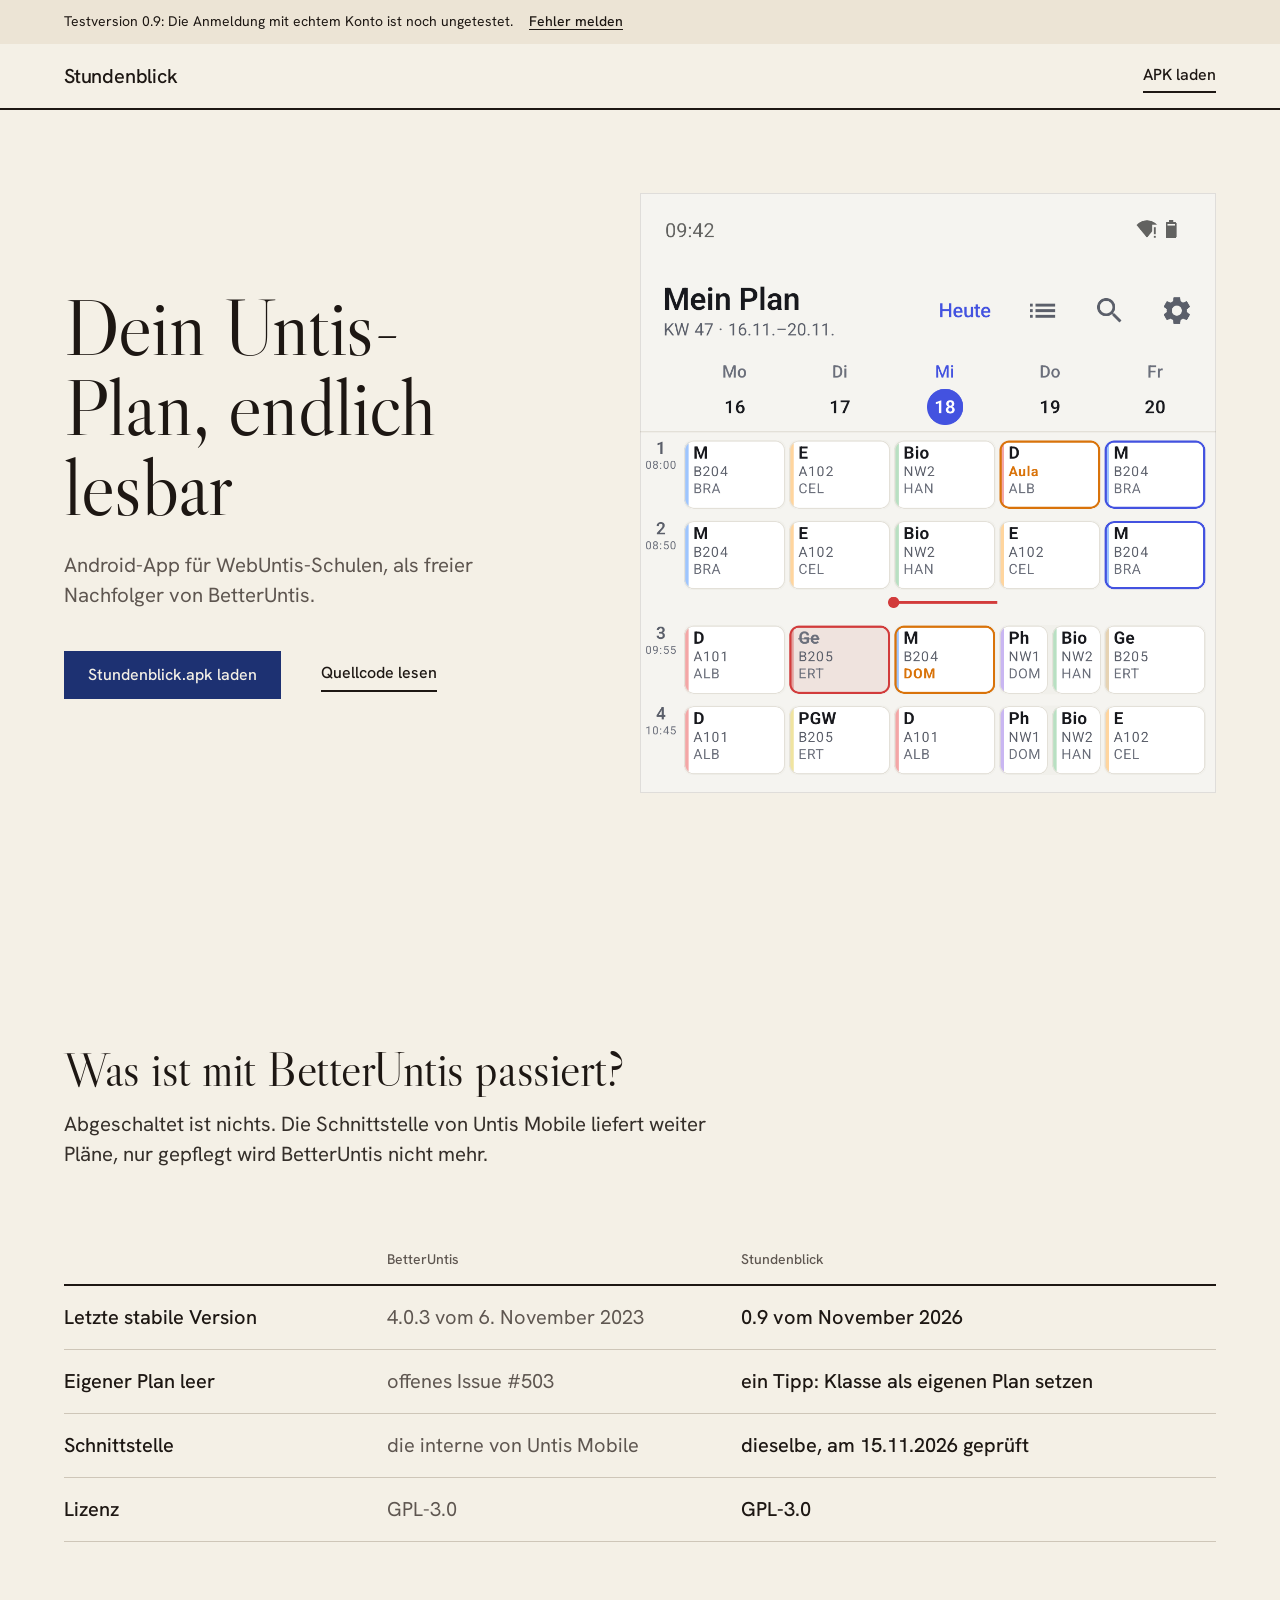
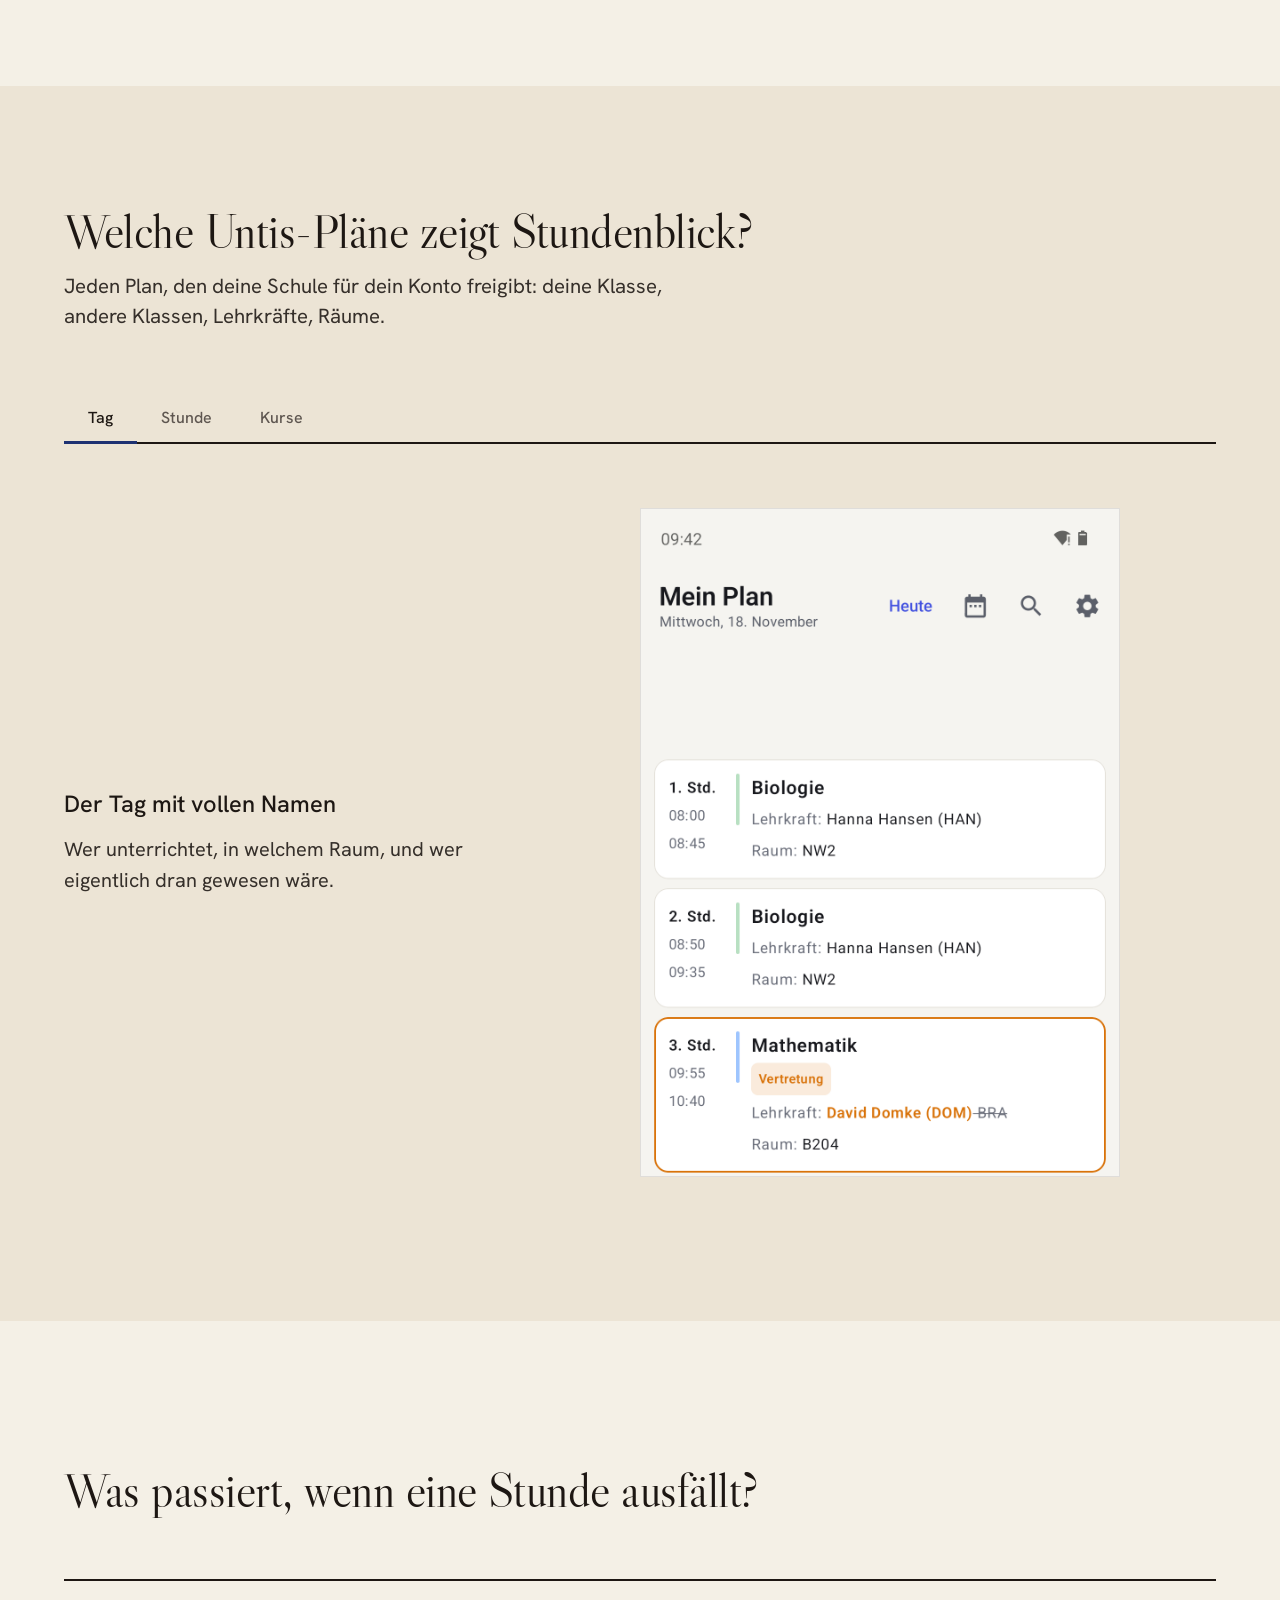
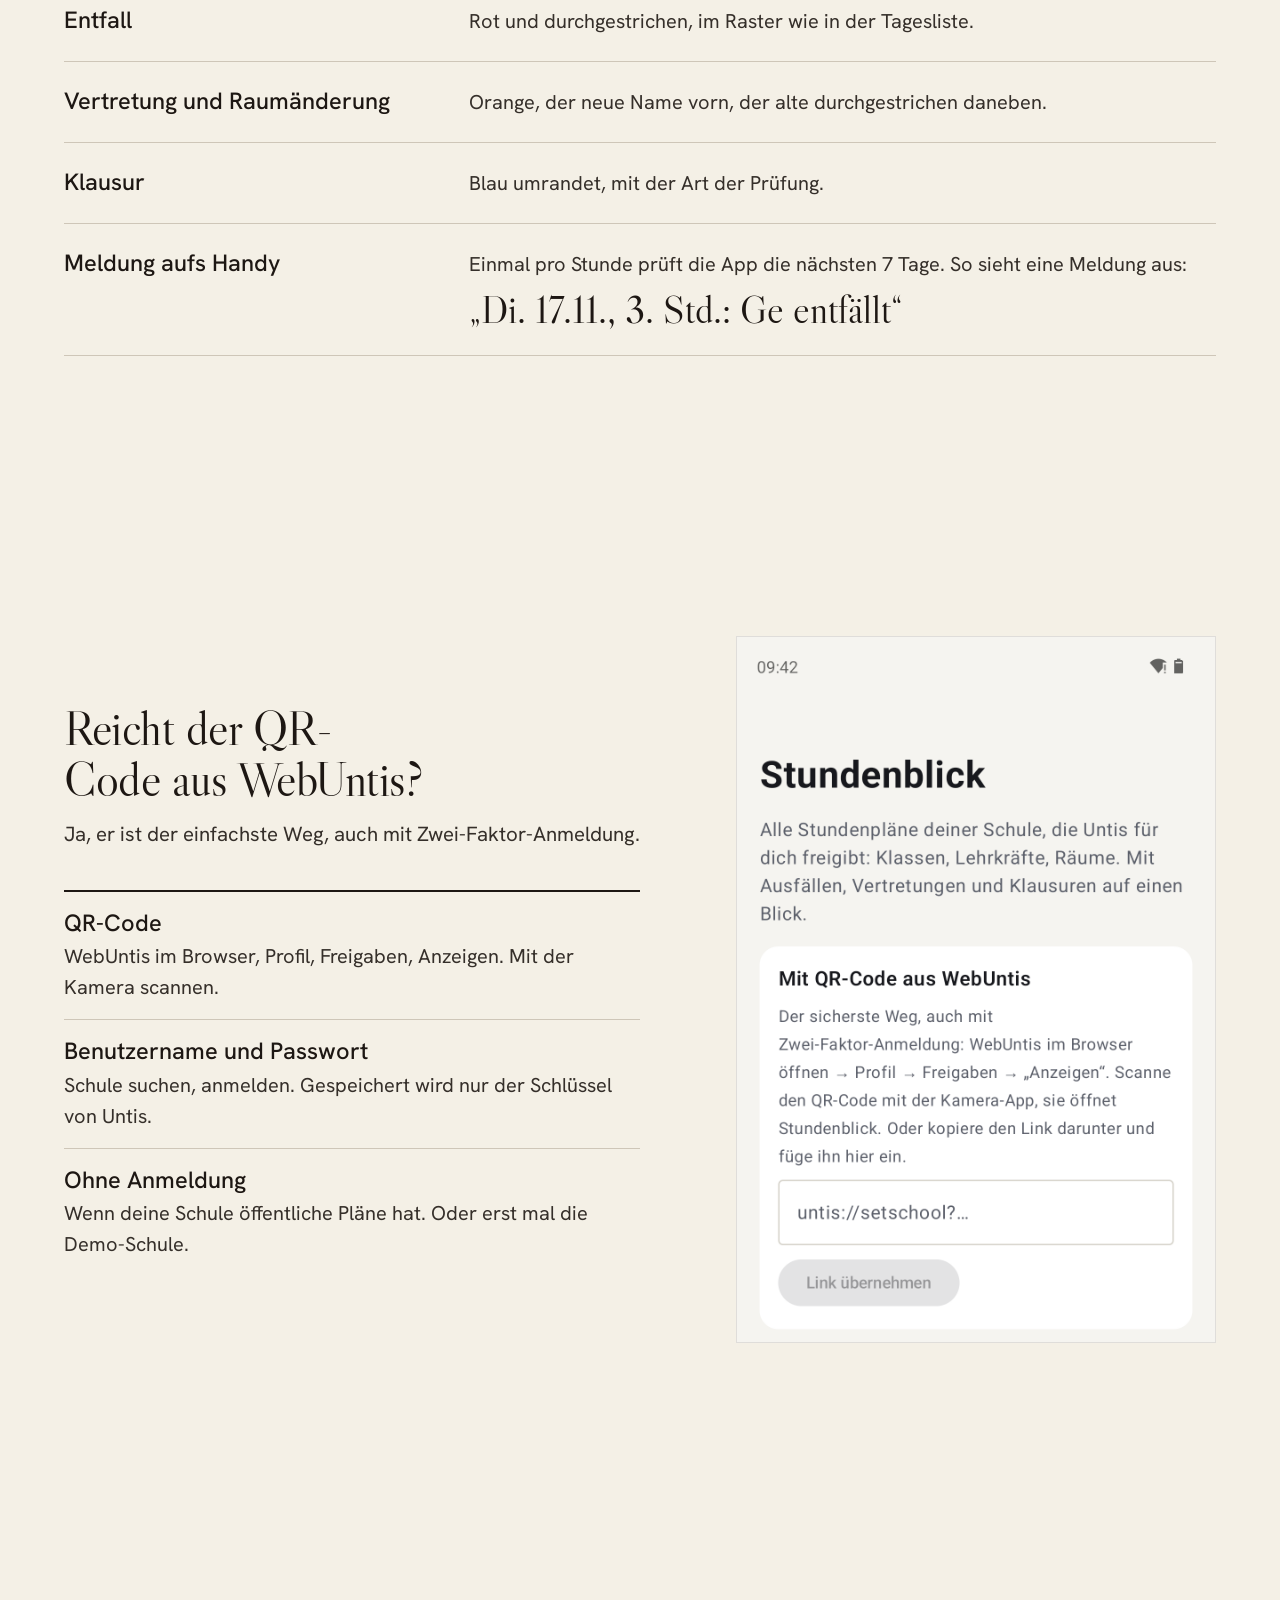
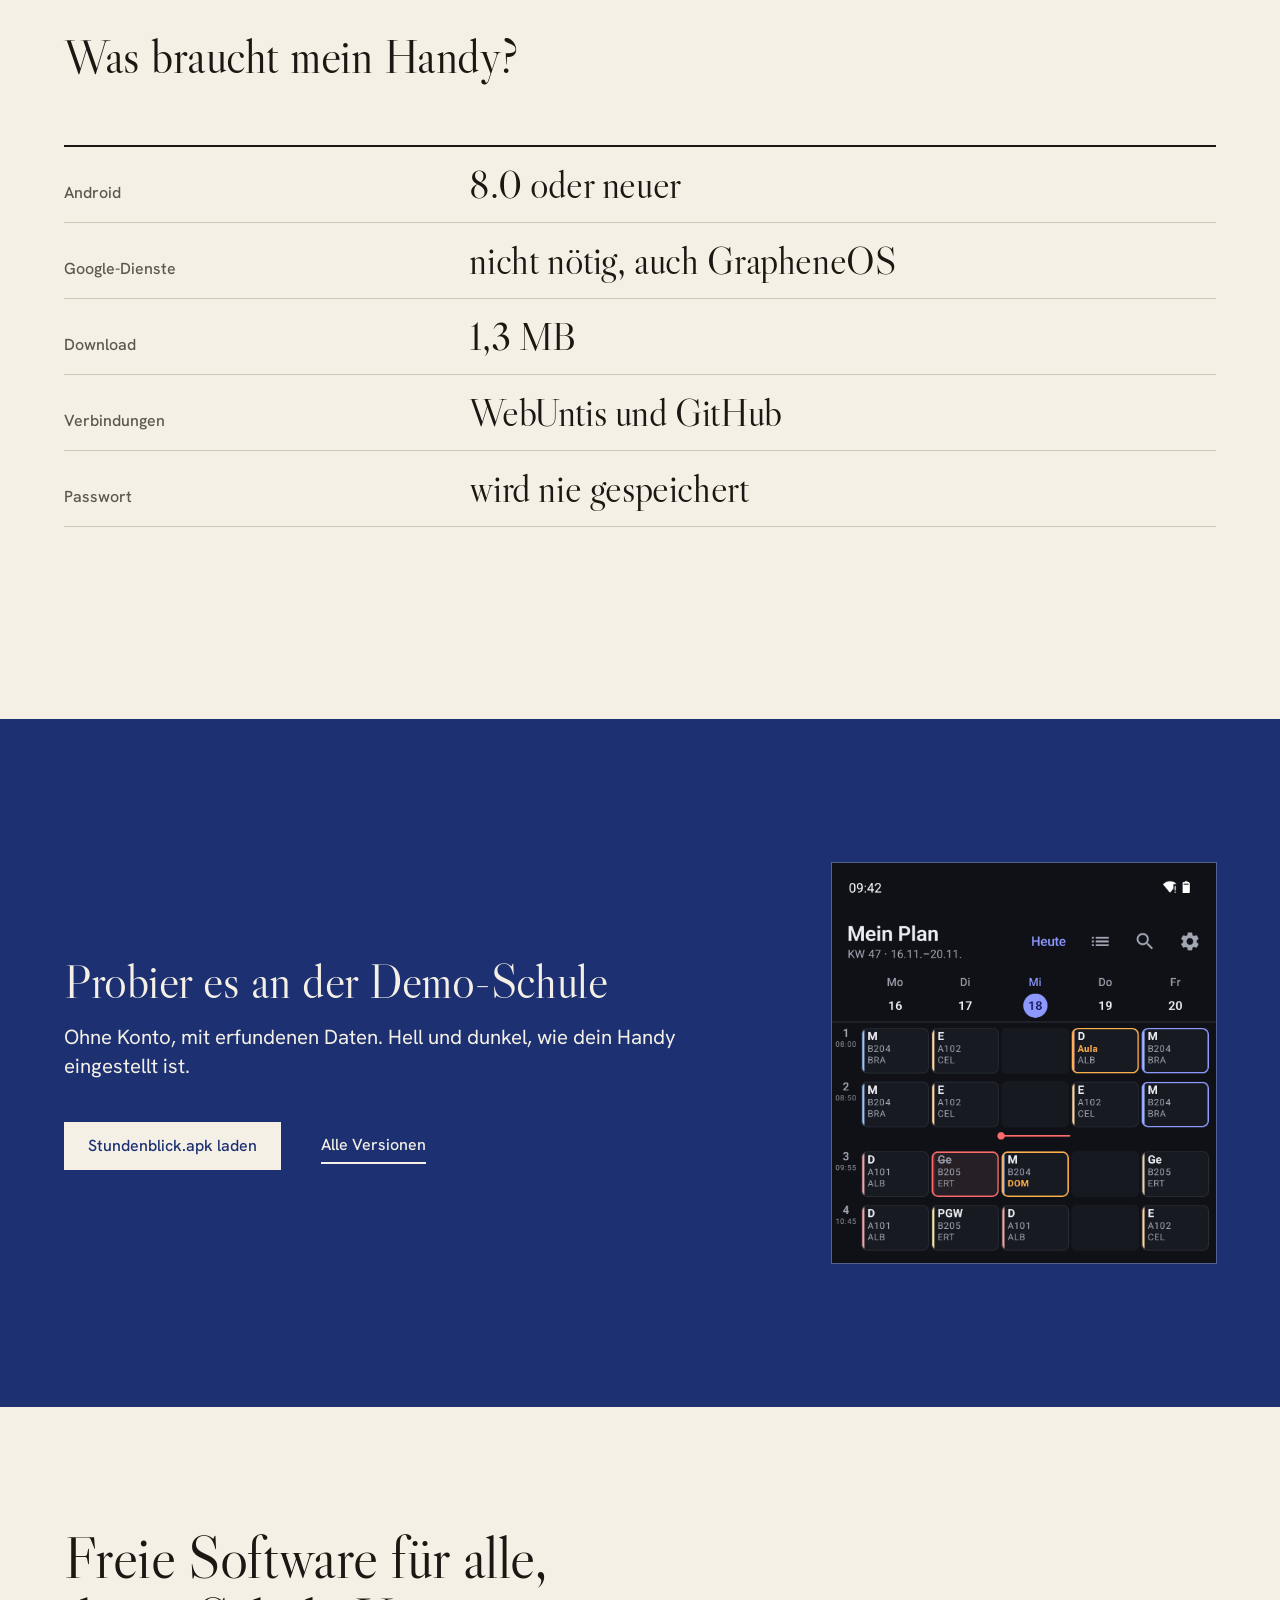
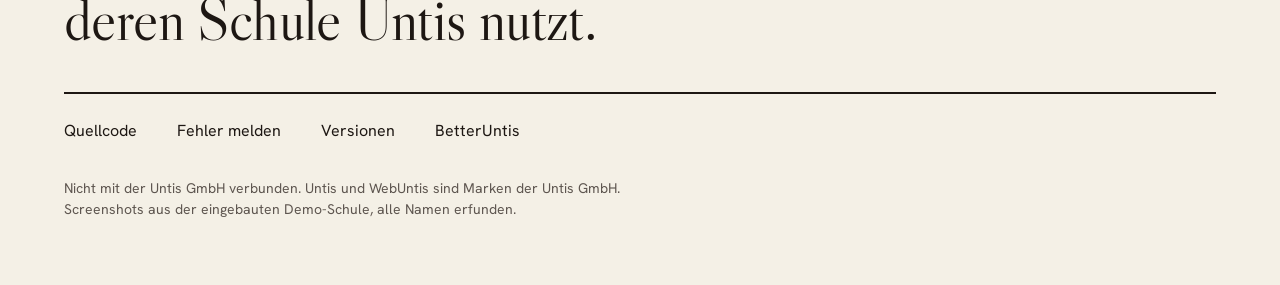
==== docs/index.html @ 456371ed "Website, Repo-Bilder und README im Repo-Stil Projektseite unter docs/ (GitHub Pages): FAQ-Aufbau mit" ====
<!doctype html>
<html lang="de">
<head>
<meta charset="utf-8">
<meta name="viewport" content="width=device-width, initial-scale=1">
<title>Stundenblick: Untis-Stundenplan-App für Android, Alternative zu BetterUntis</title>
<meta name="description" content="Stundenblick ist eine freie Android-App für WebUntis-Schulen: alle freigegebenen Stundenpläne, Ausfälle und Vertretungen auf einen Blick. Nachfolger von BetterUntis, ohne Tracking.">
<link rel="canonical" href="https://brickystudios.github.io/stundenblick/">
<meta property="og:type" content="website">
<meta property="og:locale" content="de_DE">
<meta property="og:title" content="Stundenblick: dein Untis-Plan, endlich lesbar">
<meta property="og:description" content="Freie Android-App für WebUntis-Schulen. Ausfall, Vertretung, Raumänderung und Klausur farbig markiert. Nachfolger von BetterUntis.">
<meta property="og:url" content="https://brickystudios.github.io/stundenblick/">
<meta property="og:image" content="https://brickystudios.github.io/stundenblick/bilder/social-preview.png">
<meta name="twitter:card" content="summary_large_image">
<meta name="theme-color" content="#4352E0">
<link rel="icon" href="icon.svg" type="image/svg+xml">
<link rel="preconnect" href="https://fonts.googleapis.com">
<link rel="preconnect" href="https://fonts.gstatic.com" crossorigin>
<link href="https://fonts.googleapis.com/css2?family=Libre+Caslon+Display&family=Hanken+Grotesk:wght@400;500&family=DM+Mono:wght@400;500&display=swap" rel="stylesheet">
<link rel="stylesheet" href="style.css">
<script>document.documentElement.classList.add('js');</script>
<script type="application/ld+json">
{
  "@context": "https://schema.org",
  "@type": "SoftwareApplication",
  "name": "Stundenblick",
  "operatingSystem": "Android 8.0+",
  "applicationCategory": "EducationalApplication",
  "description": "Freie Android-App für WebUntis-Schulen: Stundenpläne von Klassen, Lehrkräften und Räumen, Ausfälle und Vertretungen markiert, Kursfilter, Offline-Cache, Meldungen bei Änderungen. Nachfolger von BetterUntis.",
  "offers": { "@type": "Offer", "price": "0", "priceCurrency": "EUR" },
  "license": "https://www.gnu.org/licenses/gpl-3.0.html",
  "downloadUrl": "https://github.com/BrickyStudios/stundenblick/releases/latest/download/Stundenblick.apk",
  "codeRepository": "https://github.com/BrickyStudios/stundenblick",
  "inLanguage": "de",
  "screenshot": "https://brickystudios.github.io/stundenblick/bilder/1-woche.png"
}
</script>
<script type="application/ld+json">
{
  "@context": "https://schema.org",
  "@type": "FAQPage",
  "mainEntity": [
    { "@type": "Question", "name": "Was ist mit BetterUntis passiert?",
      "acceptedAnswer": { "@type": "Answer", "text": "Abgeschaltet ist nichts: Die Untis-Schnittstelle, die auch Untis Mobile nutzt, liefert weiter Stundenpläne (geprüft am 15.11.2026). BetterUntis hat aber seit der Version 4.0.3 vom 6. November 2023 keine stabile Version mehr bekommen. Stundenblick ist ein neu geschriebener, freier Nachfolger." } },
    { "@type": "Question", "name": "Welche Untis-Pläne zeigt Stundenblick?",
      "acceptedAnswer": { "@type": "Answer", "text": "Jeden Stundenplan, den deine Schule für dein Konto freigibt: deine Klasse, andere Klassen, Lehrkräfte, Räume und Fächer, als Woche oder Tag, mit Stundeninhalt und Hausaufgaben. Oberstufenkurse, die du nicht hast, lassen sich ausblenden." } },
    { "@type": "Question", "name": "Was passiert, wenn eine Stunde ausfällt?",
      "acceptedAnswer": { "@type": "Answer", "text": "Entfall ist rot und durchgestrichen, Vertretung und Raumänderung orange mit dem alten Namen daneben, Klausuren blau. Einmal pro Stunde prüft die App die nächsten 7 Tage und meldet neue Änderungen." } },
    { "@type": "Question", "name": "Reicht der QR-Code aus WebUntis?",
      "acceptedAnswer": { "@type": "Answer", "text": "Ja, der QR-Code aus WebUntis (Profil, Freigaben, Anzeigen) ist der einfachste Weg und klappt auch mit Zwei-Faktor-Anmeldung. Alternativ mit Benutzername und Passwort oder ohne Anmeldung, wenn die Schule öffentliche Pläne hat." } },
    { "@type": "Question", "name": "Was braucht mein Handy?",
      "acceptedAnswer": { "@type": "Answer", "text": "Android 8.0 oder neuer. Google-Dienste sind nicht nötig, die App läuft auch auf GrapheneOS. Das APK ist 1,3 MB groß. Die App spricht nur mit dem WebUntis-Server deiner Schule und für Updates mit GitHub; das Passwort wird nie gespeichert." } }
  ]
}
</script>
</head>
<body>

<div class="banner">
  <div class="container">
    <p>Testversion 0.9: Die Anmeldung mit echtem Konto ist noch ungetestet.</p>
    <a href="https://github.com/BrickyStudios/stundenblick/issues">Fehler melden</a>
  </div>
</div>
<header class="bar" data-bar>
  <div class="container">
    <a class="wordmark" href="#" aria-label="Stundenblick, zum Anfang">Stundenblick</a>
    <a class="link" href="https://github.com/BrickyStudios/stundenblick/releases/latest/download/Stundenblick.apk"><span>APK laden</span></a>
  </div>
</header>

<main>
  <div class="hero">
    <div class="container">
      <div>
        <h1>Dein Untis-Plan, endlich lesbar</h1>
        <p class="lead">Android-App für WebUntis-Schulen, als freier Nachfolger von BetterUntis.</p>
        <div class="actions">
          <a class="btn" href="https://github.com/BrickyStudios/stundenblick/releases/latest/download/Stundenblick.apk">Stundenblick.apk laden</a>
          <a class="link" href="https://github.com/BrickyStudios/stundenblick"><span>Quellcode lesen</span></a>
        </div>
      </div>
      <figure class="shot" style="aspect-ratio: 1080 / 1125" data-slot="hero" data-kind="product" data-alt="Wochenansicht der App mit Entfall, Vertretung und Klausur">
        <img src="bilder/app/week-crop.png" width="1080" height="1125" fetchpriority="high"
             alt="Wochenansicht der Demo-Schule: Mittwoch markiert, eine rote Jetzt-Linie, Geschichte am Dienstag rot durchgestrichen, Mathe am Mittwoch orange mit Vertretung, Freitag blau umrandet für eine Klausur">
      </figure>
    </div>
  </div>

  <section id="betteruntis">
    <div class="container">
      <h2>Was ist mit BetterUntis passiert?</h2>
      <p class="answer">Abgeschaltet ist nichts. Die Schnittstelle von Untis Mobile liefert weiter Pläne, nur gepflegt wird BetterUntis nicht mehr.</p>
      <table class="compare">
        <thead><tr><th scope="col"></th><th scope="col">BetterUntis</th><th scope="col">Stundenblick</th></tr></thead>
        <tbody>
          <tr><th scope="row">Letzte stabile Version</th><td>4.0.3 vom 6. November 2023</td><td>0.9 vom November 2026</td></tr>
          <tr><th scope="row">Eigener Plan leer</th><td>offenes Issue #503</td><td>ein Tipp: Klasse als eigenen Plan setzen</td></tr>
          <tr><th scope="row">Schnittstelle</th><td>die interne von Untis Mobile</td><td>dieselbe, am 15.11.2026 geprüft</td></tr>
          <tr><th scope="row">Lizenz</th><td>GPL-3.0</td><td>GPL-3.0</td></tr>
        </tbody>
      </table>
    </div>
  </section>

  <section id="ansichten" class="band-sand tight">
    <div class="container">
      <h2>Welche Untis-Pläne zeigt Stundenblick?</h2>
      <p class="answer">Jeden Plan, den deine Schule für dein Konto freigibt: deine Klasse, andere Klassen, Lehrkräfte, Räume.</p>
      <div data-switch>
        <div class="tabs" role="tablist" aria-label="Ansichten">
          <button type="button" role="tab" id="t-tag" aria-controls="p-tag" aria-selected="true">Tag</button>
          <button type="button" role="tab" id="t-stunde" aria-controls="p-stunde" aria-selected="false" tabindex="-1">Stunde</button>
          <button type="button" role="tab" id="t-kurse" aria-controls="p-kurse" aria-selected="false" tabindex="-1">Kurse</button>
        </div>
        <div class="panel" role="tabpanel" id="p-tag" aria-labelledby="t-tag">
          <div><h3>Der Tag mit vollen Namen</h3><p>Wer unterrichtet, in welchem Raum, und wer eigentlich dran gewesen wäre.</p></div>
          <figure class="shot" style="aspect-ratio: 1080 / 1506" data-slot="tag" data-kind="product" data-alt="Tagesansicht"><img src="bilder/app/day-crop.png" width="1080" height="1506" loading="lazy" alt="Tagesansicht: Mathematik mit Vertretung, die alte Lehrkraft durchgestrichen"></figure>
        </div>
        <div class="panel" role="tabpanel" id="p-stunde" aria-labelledby="t-stunde" hidden>
          <div><h3>Jede Stunde im Detail</h3><p>Stundeninhalt und Hausaufgaben, sobald die Lehrkraft sie in WebUntis einträgt.</p></div>
          <figure class="shot" style="aspect-ratio: 1080 / 900" data-slot="stunde" data-kind="product" data-alt="Stunden-Details"><img src="bilder/app/detail-crop.png" width="1080" height="900" loading="lazy" alt="Details einer Mathestunde mit Stundeninhalt und Hausaufgabe"></figure>
        </div>
        <div class="panel" role="tabpanel" id="p-kurse" aria-labelledby="t-kurse" hidden>
          <div><h3>Nur deine Kurse</h3><p>In der Oberstufe wählst du pro Plan ab, welche Fächer du nicht hast.</p></div>
          <figure class="shot" style="aspect-ratio: 1080 / 1076" data-slot="kurse" data-kind="product" data-alt="Kursfilter in den Einstellungen"><img src="bilder/app/kurse-crop.png" width="1080" height="1076" loading="lazy" alt="Einstellungen mit Kursfilter: Biologie und Physik abgewählt"></figure>
        </div>
      </div>
    </div>
  </section>

  <section id="aenderungen">
    <div class="container">
      <h2>Was passiert, wenn eine Stunde ausfällt?</h2>
      <dl class="rows">
        <div><dt>Entfall</dt><dd>Rot und durchgestrichen, im Raster wie in der Tagesliste.</dd></div>
        <div><dt>Vertretung und Raumänderung</dt><dd>Orange, der neue Name vorn, der alte durchgestrichen daneben.</dd></div>
        <div><dt>Klausur</dt><dd>Blau umrandet, mit der Art der Prüfung.</dd></div>
        <div><dt>Meldung aufs Handy</dt><dd>Einmal pro Stunde prüft die App die nächsten 7 Tage. So sieht eine Meldung aus:<span class="sample">„Di. 17.11., 3. Std.: Ge entfällt“</span></dd></div>
      </dl>
    </div>
  </section>

  <section id="anmelden" class="tight">
    <div class="container split">
      <div>
        <h2>Reicht der QR-Code aus WebUntis?</h2>
        <p class="answer">Ja, er ist der einfachste Weg, auch mit Zwei-Faktor-Anmeldung.</p>
        <dl class="ways">
          <div><dt>QR-Code</dt><dd>WebUntis im Browser, Profil, Freigaben, Anzeigen. Mit der Kamera scannen.</dd></div>
          <div><dt>Benutzername und Passwort</dt><dd>Schule suchen, anmelden. Gespeichert wird nur der Schlüssel von Untis.</dd></div>
          <div><dt>Ohne Anmeldung</dt><dd>Wenn deine Schule öffentliche Pläne hat. Oder erst mal die Demo-Schule.</dd></div>
        </dl>
      </div>
      <figure class="shot" style="aspect-ratio: 1080 / 1590" data-slot="anmelden" data-kind="product" data-alt="Anmeldebildschirm"><img src="bilder/app/login-crop.png" width="1080" height="1590" loading="lazy" alt="Anmeldung: QR-Link einfügen oder Schule suchen"></figure>
    </div>
  </section>

  <section id="handy" class="loose">
    <div class="container">
      <h2>Was braucht mein Handy?</h2>
      <dl class="spec">
        <div><dt>Android</dt><dd>8.0 oder neuer</dd></div>
        <div><dt>Google-Dienste</dt><dd>nicht nötig, auch GrapheneOS</dd></div>
        <div><dt>Download</dt><dd>1,3&nbsp;MB</dd></div>
        <div><dt>Verbindungen</dt><dd>WebUntis und GitHub</dd></div>
        <div><dt>Passwort</dt><dd>wird nie gespeichert</dd></div>
      </dl>
    </div>
  </section>

  <section id="laden" class="band-indigo">
    <div class="container split">
      <div>
        <h2>Probier es an der Demo-Schule</h2>
        <p class="answer">Ohne Konto, mit erfundenen Daten. Hell und dunkel, wie dein Handy eingestellt ist.</p>
        <div class="actions">
          <a class="btn" href="https://github.com/BrickyStudios/stundenblick/releases/latest/download/Stundenblick.apk">Stundenblick.apk laden</a>
          <a class="link" href="https://github.com/BrickyStudios/stundenblick/releases"><span>Alle Versionen</span></a>
        </div>
      </div>
      <figure class="shot" style="aspect-ratio: 1080 / 1125" data-slot="dunkel" data-kind="product" data-alt="Wochenansicht im Dunkelmodus"><img src="bilder/app/dark-crop.png" width="1080" height="1125" loading="lazy" alt="Wochenansicht im Dunkelmodus, Biologie und Physik ausgeblendet"></figure>
    </div>
  </section>
</main>

<footer>
  <div class="container">
    <p class="closing">Freie Software für alle, deren Schule Untis nutzt.</p>
    <nav class="foot-links" aria-label="Links">
      <a href="https://github.com/BrickyStudios/stundenblick">Quellcode</a>
      <a href="https://github.com/BrickyStudios/stundenblick/issues">Fehler melden</a>
      <a href="https://github.com/BrickyStudios/stundenblick/releases">Versionen</a>
      <a href="https://github.com/SapuSeven/BetterUntis">BetterUntis</a>
    </nav>
    <p class="legal">Nicht mit der Untis GmbH verbunden. Untis und WebUntis sind Marken der Untis GmbH. Screenshots aus der eingebauten Demo-Schule, alle Namen erfunden.</p>
  </div>
</footer>

<script>
(() => {
  // tabs: arrow keys move, Enter or click selects; without script every panel shows in order
  document.querySelectorAll('[data-switch]').forEach((sw) => {
    const tabs = [...sw.querySelectorAll('[role="tab"]')];
    const pick = (t) => tabs.forEach((x) => {
      const on = x === t;
      x.setAttribute('aria-selected', on);
      x.tabIndex = on ? 0 : -1;
      document.getElementById(x.getAttribute('aria-controls')).hidden = !on;
    });
    tabs.forEach((t, i) => {
      t.addEventListener('click', () => pick(t));
      t.addEventListener('keydown', (e) => {
        const d = e.key === 'ArrowRight' ? 1 : e.key === 'ArrowLeft' ? -1 : 0;
        if (!d) return;
        const n = tabs[(i + d + tabs.length) % tabs.length];
        pick(n);
        n.focus();
      });
    });
  });
  // the bar slides away while scrolling down and returns on the way up
  const bar = document.querySelector('[data-bar]');
  let last = scrollY, queued = false;
  addEventListener('scroll', () => {
    if (queued) return;
    queued = true;
    requestAnimationFrame(() => {
      const y = scrollY;
      bar.classList.toggle('is-away', y > last && y > 200 && !bar.contains(document.activeElement));
      last = y;
      queued = false;
    });
  }, { passive: true });
})();
</script>
<script>window.hallmarkSlots = (m) => { for (const [k, v] of Object.entries(m)) { const s = document.querySelector(`[data-slot="${k}"]`); if (!s) continue; const im = new Image(); im.src = typeof v === 'string' ? v : v.src; im.alt = (typeof v === 'object' && v.alt) || s.dataset.alt || ''; s.querySelectorAll(':scope > img').forEach((o) => o.remove()); s.prepend(im); } };
document.querySelectorAll('[data-slot] img').forEach((i) => { if (i.complete && !i.naturalWidth) i.remove(); else i.addEventListener('error', () => i.remove(), { once: true }); });</script>
</body>
</html>
---- docs/style.css ----
/* Hallmark · shape: Conversational FAQ · genre: editorial · theme: Loom (deal 1/3, seed projekt-website-eine-android-stundenplan-app-webuntis-schulen-83ff·d1d78cad·2026-11-15·r0) · job: try · draw: f2fd4d
 * hero: Stage · nav: banner over a retracting bar · footer: statement (swapped from index columns: no real sitemap) · imagery: screenshots 6 (emulator, demo school) · signature: the real week grid with cancelled, substituted and exam lessons marked · loom: ecru
 * axes: light/roman-serif/cool · posture: committed · contrast: pass · fold: pass · v2.0.0 */
/* Hallmark · finish-review: subagent · 8 findings · 8 resolved (crops at row gaps, week shown once, phone table heads, one-line tabs, hero gap, owned questions, list scale, date once) · gap: none */
/* Hallmark · dismissed 23 · one indigo band at the close, the one band Loom allows, posture committed is declared above */
/* Hallmark · pre-emit critique: P4 H4 E4 S5 R4 V4 · weakest: P, a FAQ page argues little; every answer leads with a checked fact (dates, the 15.11. API test, the APK size) */
@import url("./tokens.css");
@import url("./base.css");

/* product captures keep their true colours: the theme's photo treatment is for photographs */
[data-kind="product"] > img { filter: none; object-position: 50% 0; outline: 1px solid color-mix(in oklab, var(--color-ink) 10%, transparent); outline-offset: -1px; }

h3 { font-family: var(--font-body); font-weight: 500; line-height: 1.25; letter-spacing: 0; }
p { margin: 0; text-wrap: pretty; }
a { color: inherit; }

.grid { display: grid; grid-template-columns: repeat(12, minmax(0, 1fr)); column-gap: var(--gap-columns); }

/* controls */
.btn { display: inline-flex; align-items: center; min-height: 48px; padding: 0 var(--space-lg); border: 0; border-radius: var(--radius-pill); background: var(--color-accent); color: var(--color-accent-ink); font: 500 var(--text-md)/1 var(--font-body); white-space: nowrap; text-decoration: none; cursor: pointer; transition: background-color var(--dur-short) var(--ease-out), transform var(--dur-micro) var(--ease-out); }
.btn:hover { background: var(--color-accent-2); }
.btn:active { transform: translateY(1px); }
.btn:focus-visible { outline: 2px solid var(--color-focus); outline-offset: 3px; }
.btn:disabled, .tabs button:disabled { opacity: 0.55; cursor: not-allowed; transform: none; }
.link { display: inline-flex; align-items: center; min-height: 44px; font-weight: 500; text-decoration: none; white-space: nowrap; }
.link > span { padding-block: var(--space-2xs); border-bottom: 2px solid currentColor; transition: border-color var(--dur-short) var(--ease-out); }
.link:hover > span { border-color: var(--color-accent); }
.link:focus-visible { outline: 2px solid var(--color-focus); outline-offset: 3px; }
.link:active > span { border-color: var(--color-accent-2); }
.actions { display: flex; flex-wrap: wrap; align-items: center; gap: var(--space-md) var(--space-xl); }

/* banner and the bar that retracts on scroll */
.banner { background: var(--color-paper-2); font-size: var(--text-sm); }
.banner .container { display: flex; flex-wrap: wrap; gap: var(--space-2xs) var(--space-md); align-items: center; min-height: 44px; }
.banner a { font-weight: 500; text-underline-offset: 3px; }
.banner a:hover { color: var(--color-accent); }
.banner a:focus-visible { outline: 2px solid var(--color-focus); outline-offset: 2px; }
.bar { position: sticky; top: 0; z-index: var(--z-sticky-nav); background: var(--color-paper); border-bottom: var(--rule-ink) solid var(--color-rule-ink); transition: transform var(--dur-short) var(--ease-out); }
.bar.is-away { transform: translateY(-100%); }
.bar .container { display: flex; justify-content: space-between; align-items: center; min-height: 64px; }
.wordmark { font: 500 var(--text-lg)/1 var(--font-body); letter-spacing: -0.01em; text-decoration: none; }
.wordmark:focus-visible { outline: 2px solid var(--color-focus); outline-offset: 4px; }

/* hero: Stage */
.hero .container { display: grid; grid-template-columns: minmax(0, 5fr) minmax(0, 6fr); gap: var(--space-3xl); align-items: center; min-height: calc(100dvh - 110px); padding-block: var(--space-xl) var(--space-2xl); }
.hero h1 { max-width: 12ch; line-height: 1; }
.hero .lead { margin-top: var(--space-lg); color: var(--color-muted); }
.hero .actions { margin-top: var(--space-xl); }
.shot { width: 100%; margin: 0; border-radius: var(--radius-card); }
.hero .shot { align-self: center; }

section { padding-block: var(--section-gap); }
section.tight { padding-top: var(--section-gap-s); }
section.loose { padding-bottom: var(--section-gap-l); }
.answer { margin-top: var(--space-md); max-width: 60ch; font-size: var(--text-lead); line-height: 1.45; color: var(--color-ink-2); }
.answer a { font-weight: 500; text-underline-offset: 4px; }
.answer a:hover { color: var(--color-accent); }
.answer a:focus-visible { outline: 2px solid var(--color-focus); outline-offset: 2px; }

/* BetterUntis beside Stundenblick: one table, the ink rule under the head */
.compare { width: 100%; margin-top: var(--space-2xl); border-collapse: collapse; font-size: var(--text-lg); }
.compare th, .compare td { padding: var(--space-md) var(--space-lg) var(--space-md) 0; text-align: left; vertical-align: top; border-bottom: var(--rule-hair) solid var(--color-rule); }
.compare thead th { font: 500 var(--text-sm)/1.3 var(--font-body); color: var(--color-muted); border-bottom: var(--rule-ink) solid var(--color-rule-ink); white-space: nowrap; }
.compare tbody th { width: 28%; font-weight: 500; }
.compare td:last-child { color: var(--color-ink); font-weight: 500; }
.compare td:nth-child(2) { color: var(--color-muted); }

/* the switcher: one screen at a time */
.band-sand { background: var(--color-paper-2); }
.tabs { display: flex; flex-wrap: wrap; gap: 0; margin-top: var(--space-2xl); border-bottom: var(--rule-ink) solid var(--color-rule-ink); }
.tabs button { min-height: 48px; padding: 0 var(--space-lg); border: 0; background: transparent; color: var(--color-muted); font: 500 var(--text-md)/1 var(--font-body); cursor: pointer; border-bottom: 3px solid transparent; margin-bottom: calc(-1 * var(--space-3xs)); transition: color var(--dur-short) var(--ease-out), border-color var(--dur-short) var(--ease-out); }
.tabs button:hover { color: var(--color-ink); }
.tabs button[aria-selected="true"] { color: var(--color-ink); border-bottom-color: var(--color-accent); }
.tabs button:focus-visible { outline: 2px solid var(--color-focus); outline-offset: -2px; }
.tabs button:active { color: var(--color-accent); }
html:not(.js) .tabs { display: none; }
.panel { display: grid; grid-template-columns: minmax(0, 5fr) minmax(0, 6fr); gap: var(--space-3xl); align-items: center; padding-top: var(--space-2xl); }
.panel h3 { font-size: var(--text-title); }
.panel p { margin-top: var(--space-md); font-size: var(--text-lg); color: var(--color-ink-2); max-width: 40ch; }
.panel .shot { max-width: 30rem; }
.js .panel[hidden] { display: none; }

/* changes as ruled rows */
.rows { margin-top: var(--space-2xl); border-top: var(--rule-ink) solid var(--color-rule-ink); }
.rows > div { display: grid; grid-template-columns: minmax(0, 4fr) minmax(0, 8fr); column-gap: var(--gap-columns); align-items: baseline; padding-block: var(--space-lg); border-bottom: var(--rule-hair) solid var(--color-rule); }
.rows dt { font: 500 var(--text-title)/1.25 var(--font-body); }
.rows dd { margin: 0; font-size: var(--text-lg); color: var(--color-ink-2); }
.rows .sample { display: block; margin-top: var(--space-xs); font-family: var(--font-display); font-size: var(--text-3xl); line-height: 1.1; color: var(--color-ink); }

/* login: split */
.split { display: grid; grid-template-columns: minmax(0, 6fr) minmax(0, 5fr); gap: var(--space-3xl); align-items: center; }
.ways { margin: var(--space-xl) 0 0; }
.ways > div { padding-block: var(--space-md); border-top: var(--rule-hair) solid var(--color-rule); }
.ways > div:first-child { border-top: var(--rule-ink) solid var(--color-rule-ink); }
.ways dt { font: 500 var(--text-title)/1.25 var(--font-body); }
.ways dd { margin: var(--space-2xs) 0 0; font-size: var(--text-lg); color: var(--color-ink-2); }
.split .shot { max-width: 30rem; justify-self: end; }

/* phone needs: the specification sheet */
.spec { margin-top: var(--space-2xl); border-top: var(--rule-ink) solid var(--color-rule-ink); }
.spec > div { display: grid; grid-template-columns: minmax(0, 4fr) minmax(0, 8fr); column-gap: var(--gap-columns); align-items: baseline; padding-block: var(--space-md); border-bottom: var(--rule-hair) solid var(--color-rule); }
.spec dt { font-weight: 500; color: var(--color-muted); }
.spec dd { margin: 0; font: var(--display-weight) var(--text-3xl)/1.1 var(--font-display); letter-spacing: var(--tracking-display); }

/* the close: indigo band with the download beside the dark screen */
.band-indigo { background: var(--color-accent); color: var(--color-accent-ink); }
.band-indigo .split { grid-template-columns: minmax(0, 7fr) minmax(0, 4fr); }
.band-indigo .answer { color: var(--color-accent-ink); }
.band-indigo .btn { background: var(--color-paper); color: var(--color-accent); }
.band-indigo .btn:hover { background: var(--color-paper-2); }
.band-indigo :focus-visible { outline-color: var(--color-accent-ink); }
.band-indigo .actions { margin-top: var(--space-xl); }
.band-indigo .shot { outline: 1px solid color-mix(in oklab, var(--color-accent-ink) 25%, transparent); }

/* footer: one closing sentence, the links beneath */
footer { padding-block: var(--section-gap-s) var(--space-2xl); }
.closing { font: var(--display-weight) var(--text-display-s)/1.05 var(--font-display); letter-spacing: var(--tracking-display); max-width: 20ch; text-wrap: balance; overflow-wrap: break-word; min-width: 0; }
.foot-links { display: flex; flex-wrap: wrap; gap: var(--space-xs) var(--space-xl); margin-top: var(--space-xl); padding-top: var(--space-md); border-top: var(--rule-ink) solid var(--color-rule-ink); }
.foot-links a { min-height: 44px; display: inline-flex; align-items: center; text-decoration: none; }
.foot-links a:hover { color: var(--color-accent); }
.foot-links a:focus-visible { outline: 2px solid var(--color-focus); outline-offset: 2px; }
.legal { margin-top: var(--space-lg); font-size: var(--text-sm); color: var(--color-muted); max-width: 70ch; }

@media (max-width: 60rem) {
  .hero .container, .panel, .split, .band-indigo .split { grid-template-columns: minmax(0, 1fr); gap: var(--space-xl); }
  .hero .container { min-height: 0; }
  .panel .shot, .split .shot { max-width: 28rem; justify-self: start; }
  .tabs button { padding: 0 var(--space-md); }
  .rows > div, .spec > div { grid-template-columns: minmax(0, 1fr); row-gap: var(--space-2xs); }
  .compare thead tr { display: grid; grid-template-columns: minmax(0, 1fr) minmax(0, 1fr); column-gap: var(--space-md); border-bottom: var(--rule-ink) solid var(--color-rule-ink); }
  .compare thead th { padding-block: var(--space-xs); border: 0; }
  .compare thead th:first-child { display: none; }
  .compare tr { display: grid; grid-template-columns: minmax(0, 1fr) minmax(0, 1fr); column-gap: var(--space-md); padding-block: var(--space-md); border-bottom: var(--rule-hair) solid var(--color-rule); }
  .compare th, .compare td { padding: 0; border: 0; }
  .compare tbody th { grid-column: 1 / -1; width: auto; margin-bottom: var(--space-2xs); }
}

@media (prefers-reduced-motion: reduce) {
  .btn, .link > span, .bar, .tabs button { transition: none; }
  .bar.is-away { transform: none; }
}
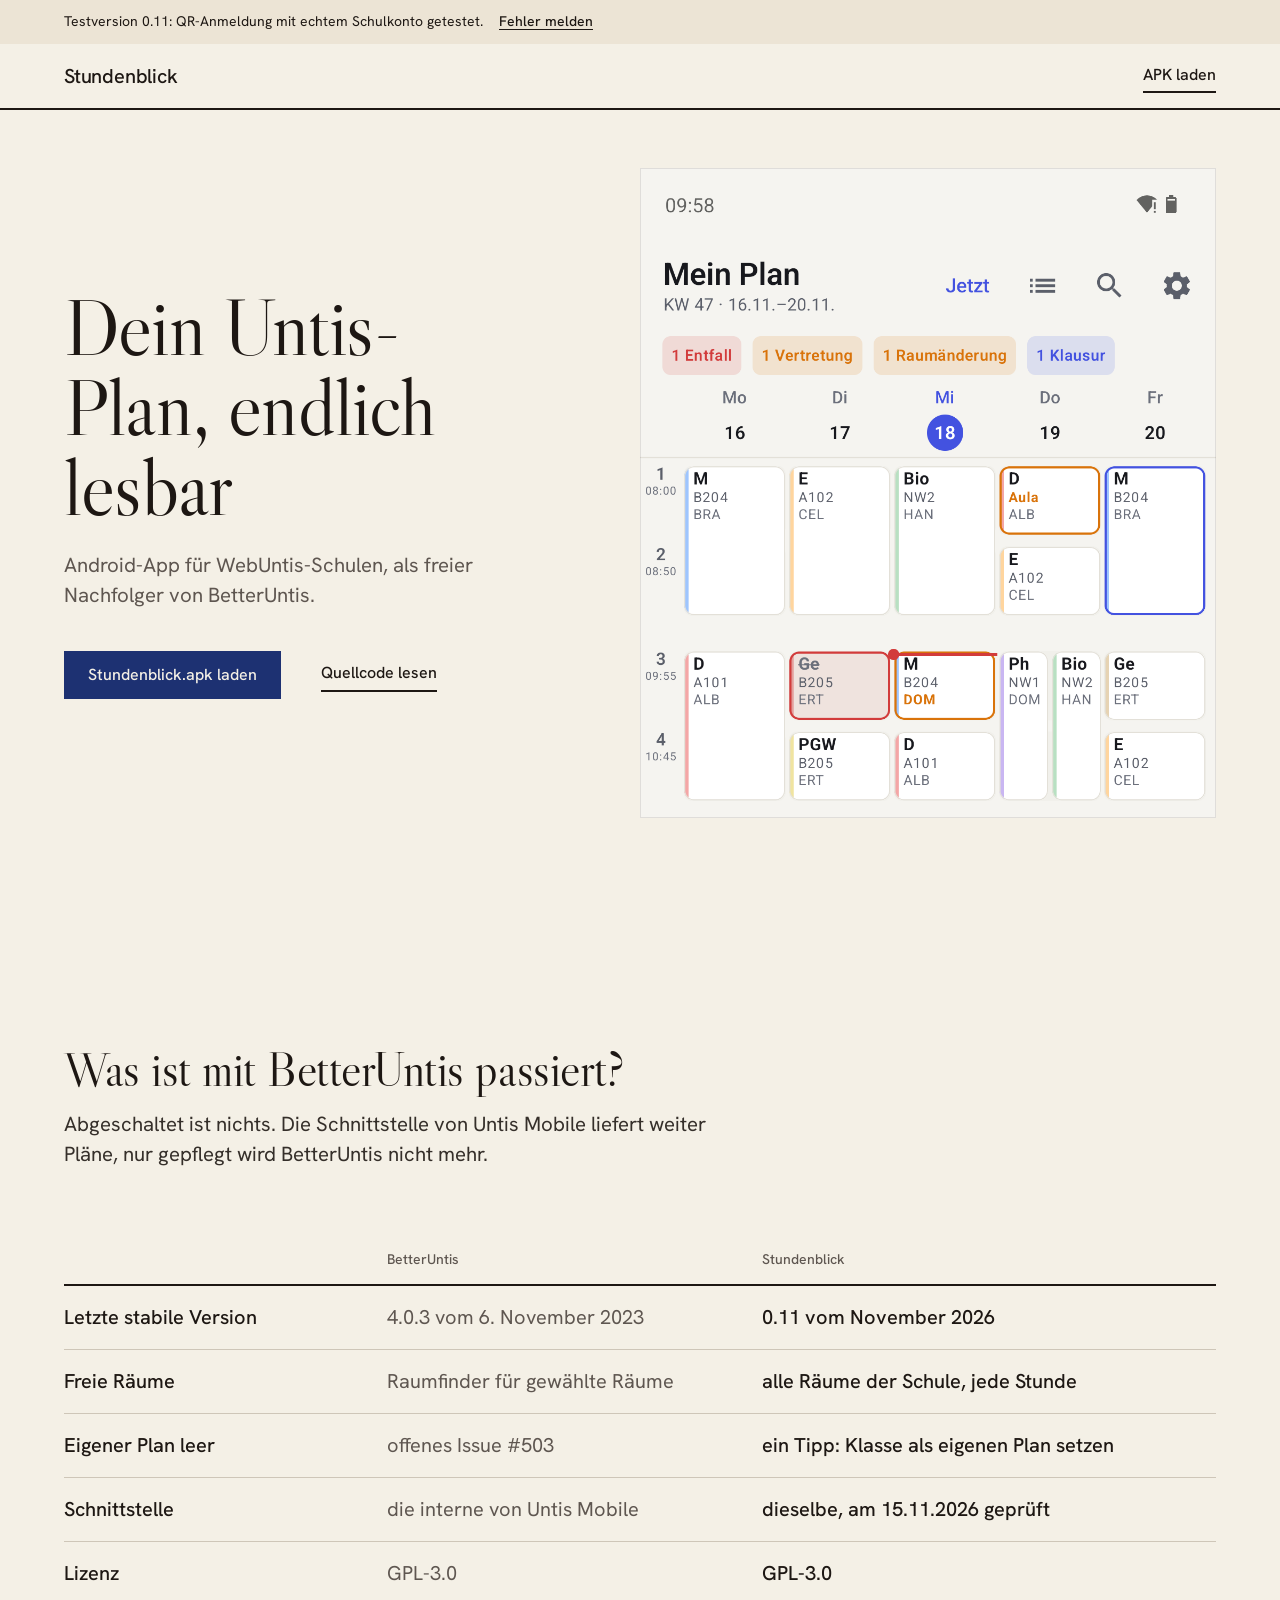
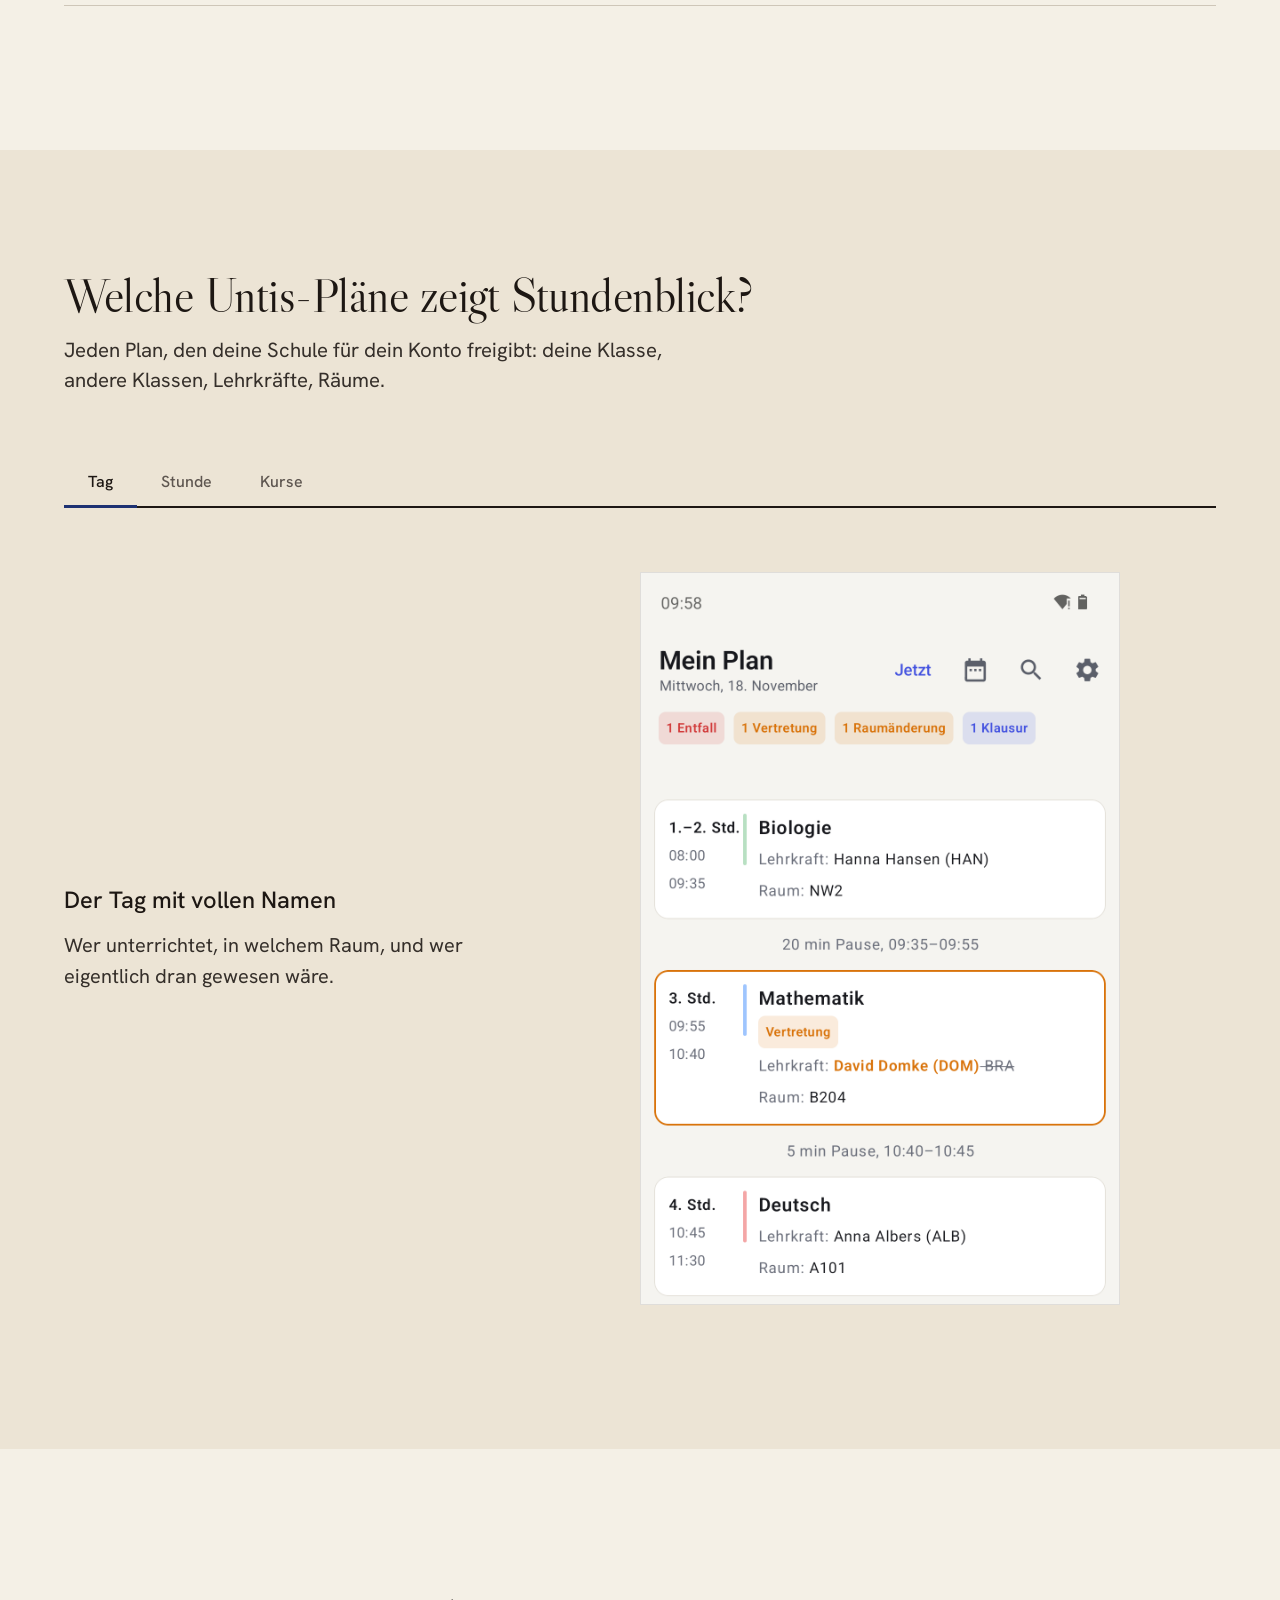
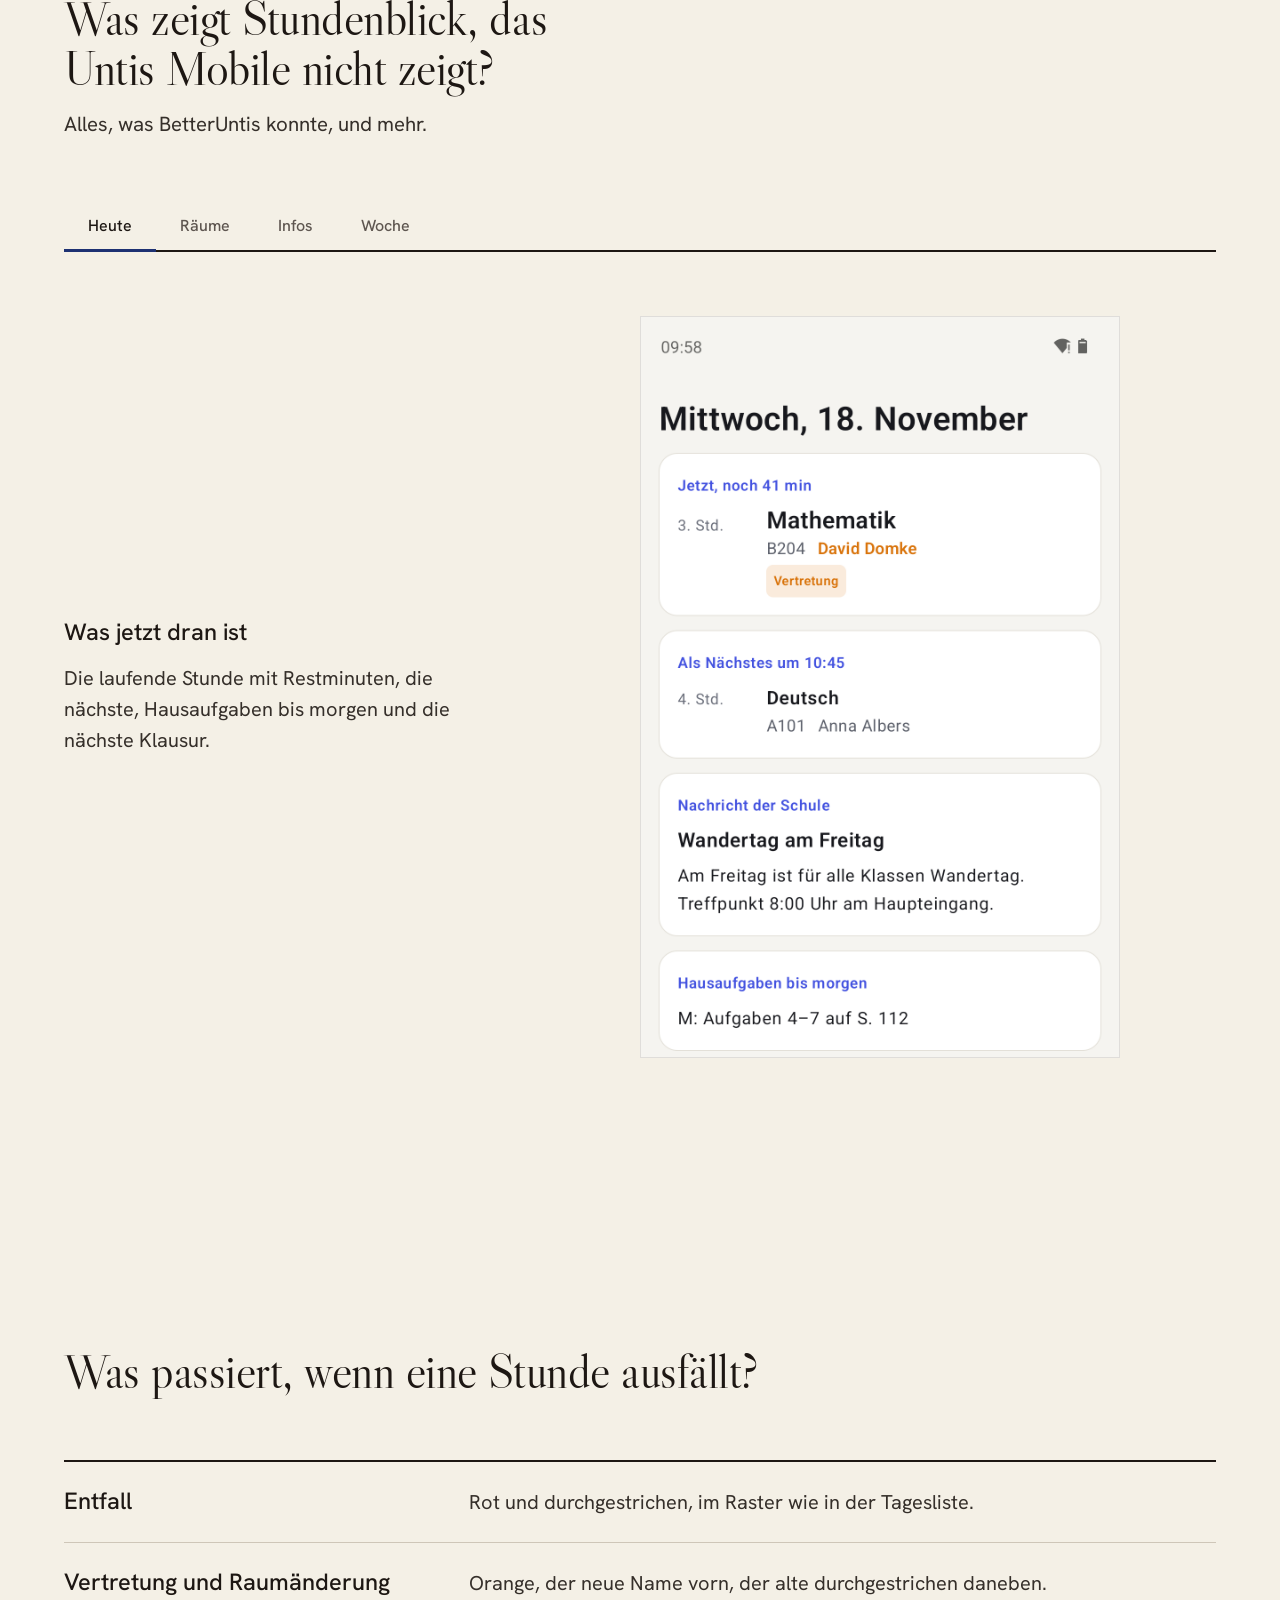
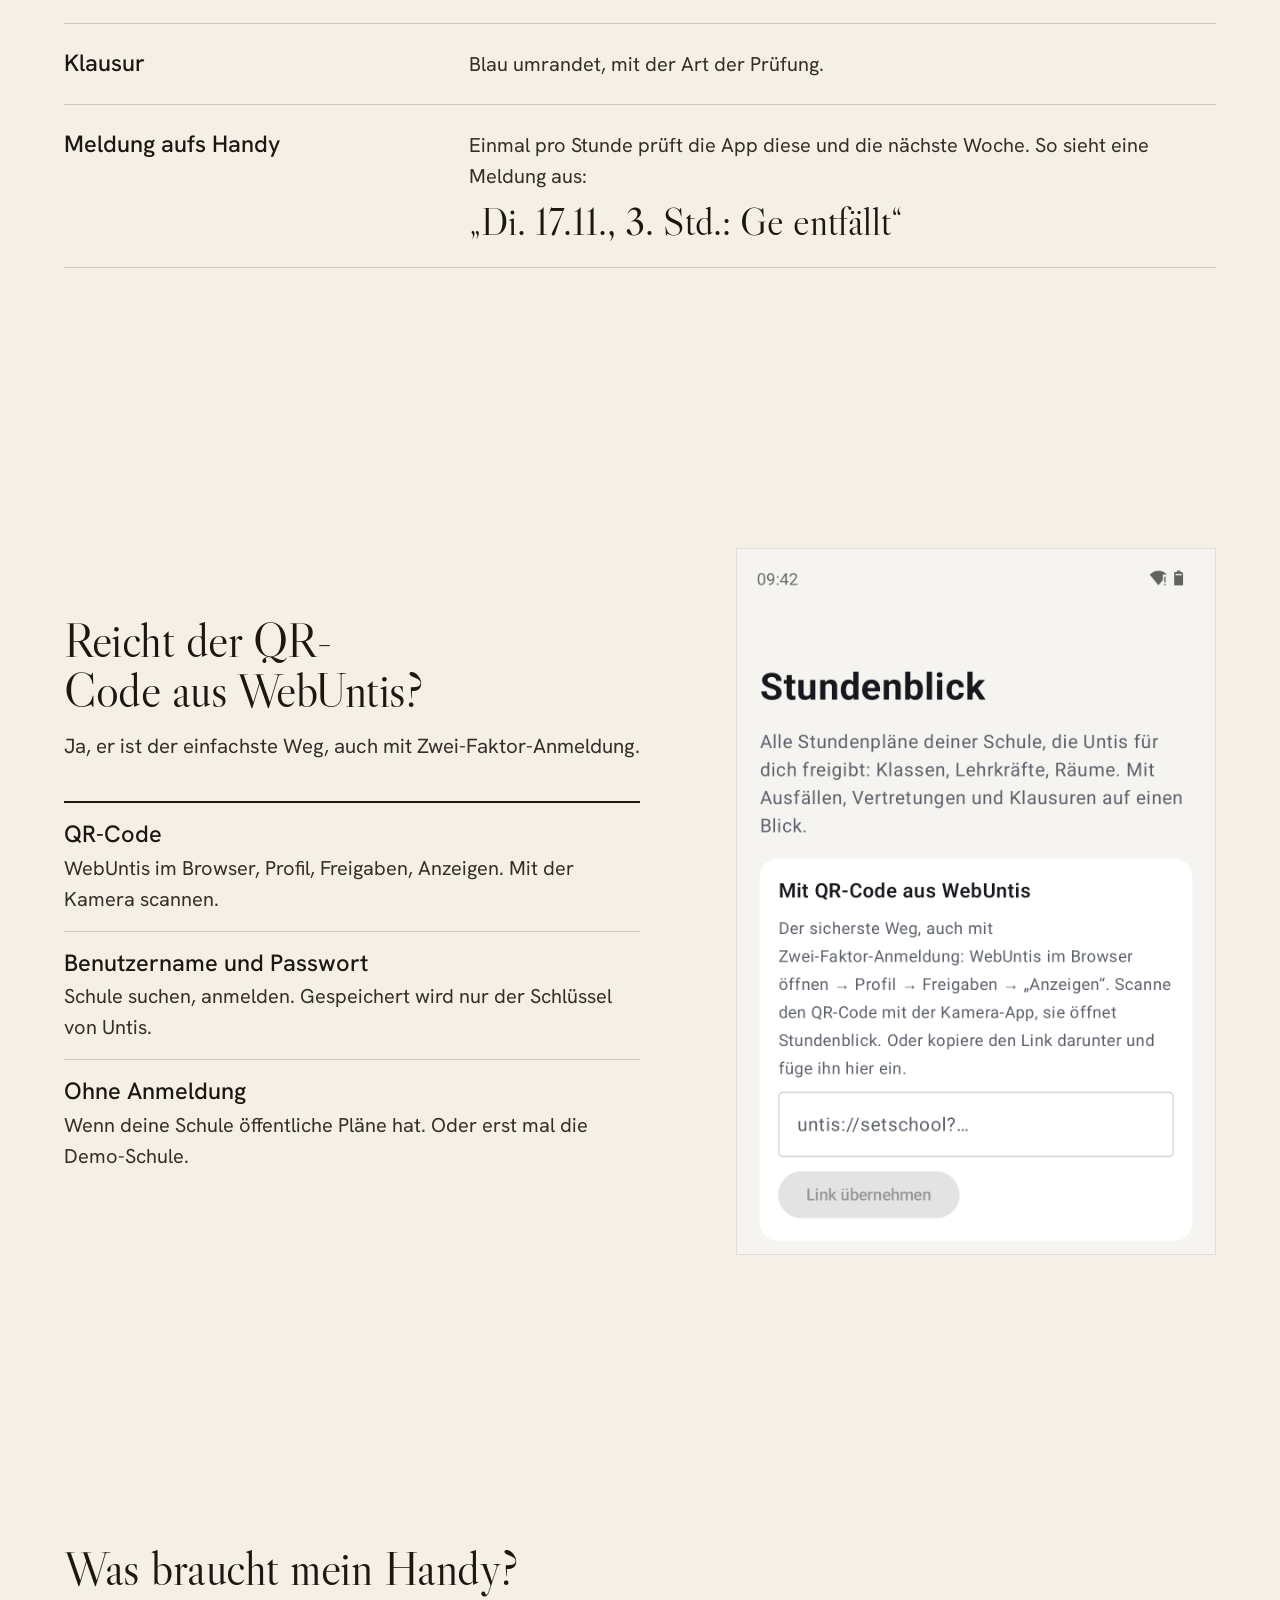
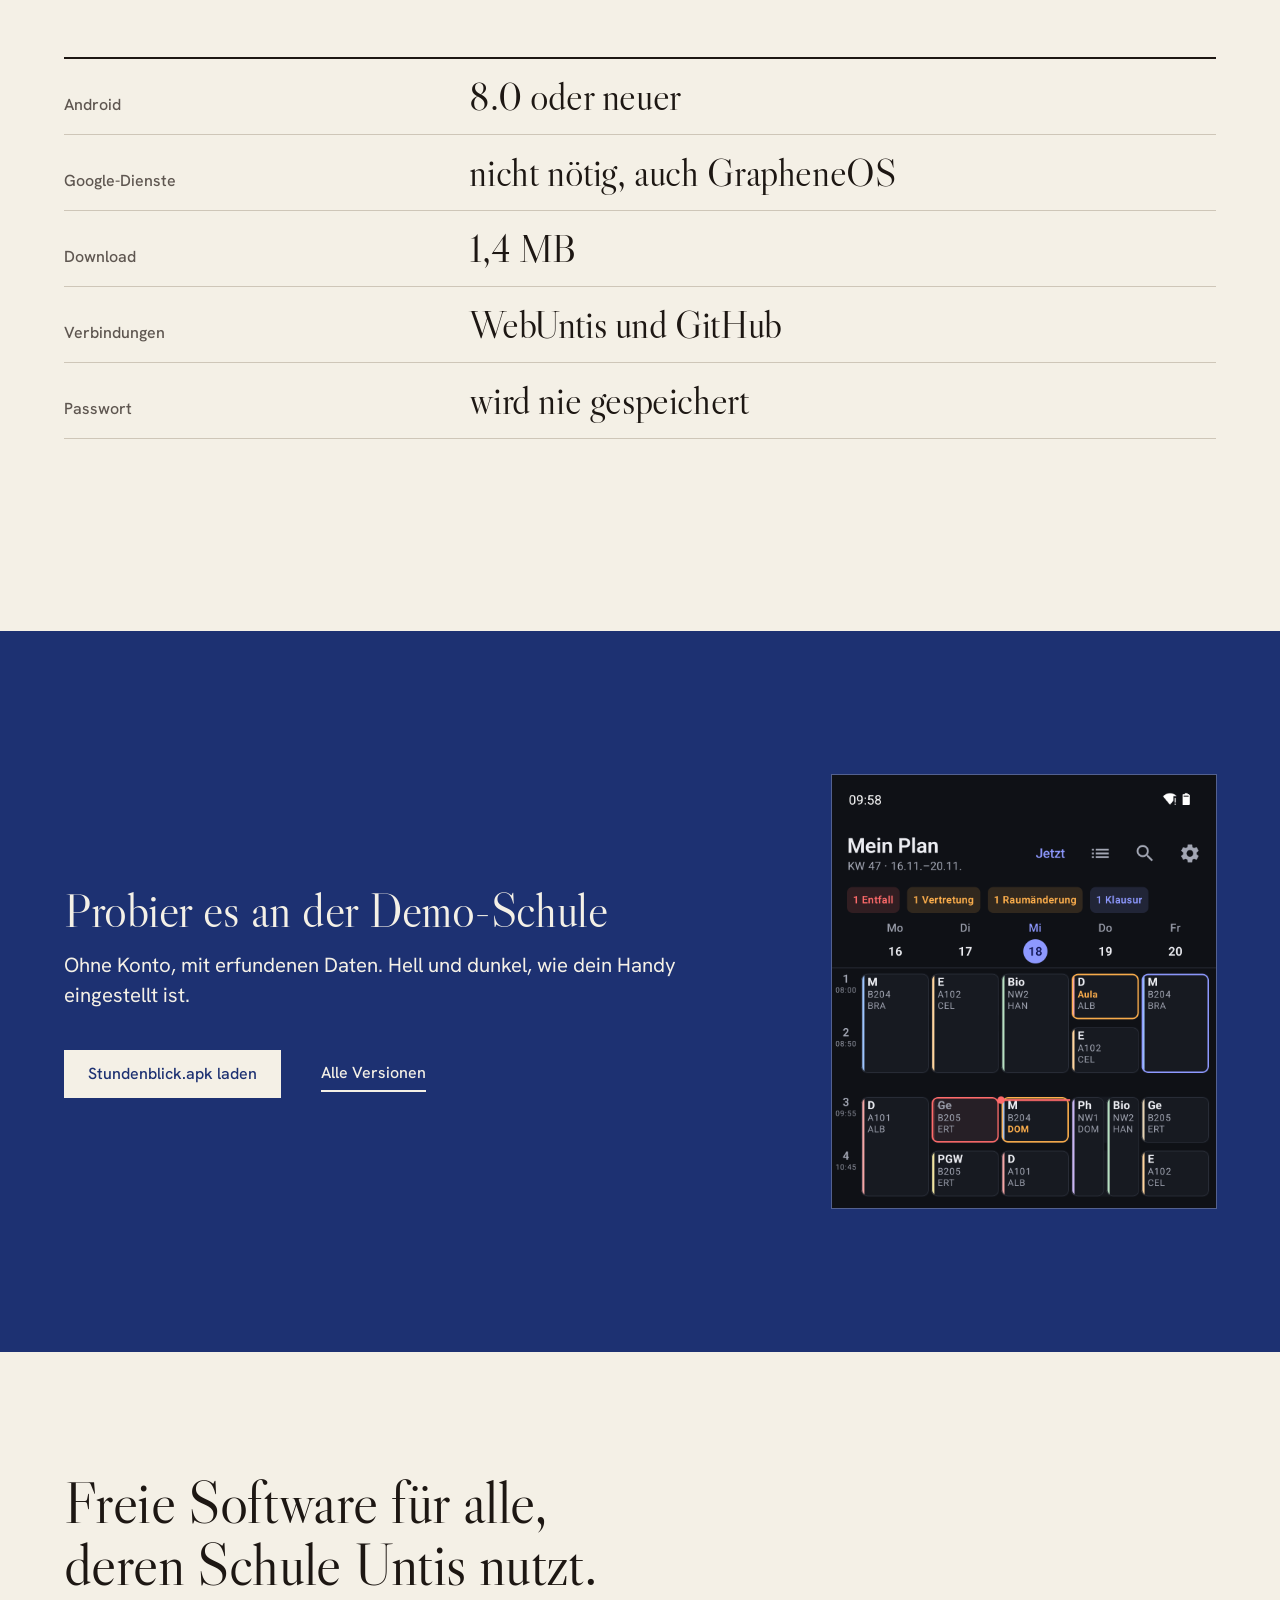
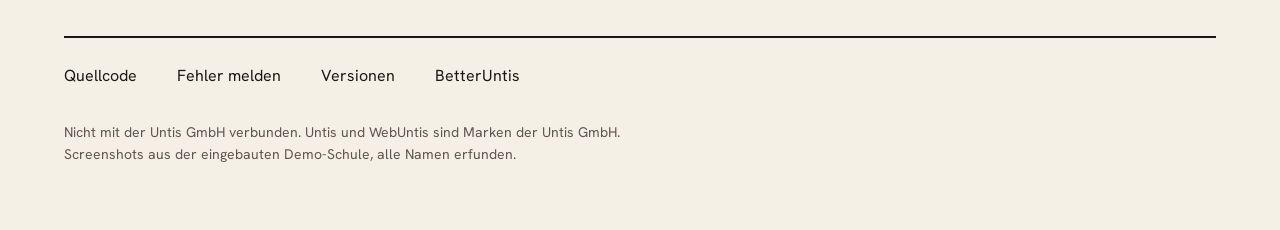
==== commit f6ae7889: "Doku auf v0.11: Website, README-Bilder, Testliste Website: Abschnitt „Was zeigt Stundenblick, das Un" ====
--- a/docs/index.html
+++ b/docs/index.html
@@ -4,7 +4,7 @@
 <meta charset="utf-8">
 <meta name="viewport" content="width=device-width, initial-scale=1">
 <title>Stundenblick: Untis-Stundenplan-App für Android, Alternative zu BetterUntis</title>
-<meta name="description" content="Stundenblick ist eine freie Android-App für WebUntis-Schulen: alle freigegebenen Stundenpläne, Ausfälle und Vertretungen auf einen Blick. Nachfolger von BetterUntis, ohne Tracking.">
+<meta name="description" content="Stundenblick ist eine freie Android-App für WebUntis-Schulen: alle freigegebenen Stundenpläne, Ausfälle und Vertretungen, freie Räume und Klausuren auf einen Blick. Nachfolger von BetterUntis, ohne Tracking.">
 <link rel="canonical" href="https://brickystudios.github.io/stundenblick/">
 <meta property="og:type" content="website">
 <meta property="og:locale" content="de_DE">
@@ -27,7 +27,7 @@
   "name": "Stundenblick",
   "operatingSystem": "Android 8.0+",
   "applicationCategory": "EducationalApplication",
-  "description": "Freie Android-App für WebUntis-Schulen: Stundenpläne von Klassen, Lehrkräften und Räumen, Ausfälle und Vertretungen markiert, Kursfilter, Offline-Cache, Meldungen bei Änderungen. Nachfolger von BetterUntis.",
+  "description": "Freie Android-App für WebUntis-Schulen: Stundenpläne von Klassen, Lehrkräften und Räumen, Ausfälle und Vertretungen markiert, freie Räume der ganzen Schule, Klausuren, Hausaufgaben und Fehlzeiten, Kursfilter, Offline-Cache, Meldungen bei Änderungen. Nachfolger von BetterUntis.",
   "offers": { "@type": "Offer", "price": "0", "priceCurrency": "EUR" },
   "license": "https://www.gnu.org/licenses/gpl-3.0.html",
   "downloadUrl": "https://github.com/BrickyStudios/stundenblick/releases/latest/download/Stundenblick.apk",
@@ -45,12 +45,14 @@
       "acceptedAnswer": { "@type": "Answer", "text": "Abgeschaltet ist nichts: Die Untis-Schnittstelle, die auch Untis Mobile nutzt, liefert weiter Stundenpläne (geprüft am 15.11.2026). BetterUntis hat aber seit der Version 4.0.3 vom 6. November 2023 keine stabile Version mehr bekommen. Stundenblick ist ein neu geschriebener, freier Nachfolger." } },
     { "@type": "Question", "name": "Welche Untis-Pläne zeigt Stundenblick?",
       "acceptedAnswer": { "@type": "Answer", "text": "Jeden Stundenplan, den deine Schule für dein Konto freigibt: deine Klasse, andere Klassen, Lehrkräfte, Räume und Fächer, als Woche oder Tag, mit Stundeninhalt und Hausaufgaben. Oberstufenkurse, die du nicht hast, lassen sich ausblenden." } },
+    { "@type": "Question", "name": "Was zeigt Stundenblick, das Untis Mobile nicht zeigt?",
+      "acceptedAnswer": { "@type": "Answer", "text": "Eine Heute-Seite mit Restminuten und nächster Stunde, die freien Räume der ganzen Schule für jede Stunde, ein Info Center mit Klausuren, Hausaufgaben zum Abhaken, Fehlzeiten und Sprechstunden, und die ganze Woche im Voraus, auch wenn die Schule nur den nächsten Tag freigibt." } },
     { "@type": "Question", "name": "Was passiert, wenn eine Stunde ausfällt?",
-      "acceptedAnswer": { "@type": "Answer", "text": "Entfall ist rot und durchgestrichen, Vertretung und Raumänderung orange mit dem alten Namen daneben, Klausuren blau. Einmal pro Stunde prüft die App die nächsten 7 Tage und meldet neue Änderungen." } },
+      "acceptedAnswer": { "@type": "Answer", "text": "Entfall ist rot und durchgestrichen, Vertretung und Raumänderung orange mit dem alten Namen daneben, Klausuren blau. Einmal pro Stunde prüft die App diese und die nächste Woche und meldet neue Änderungen." } },
     { "@type": "Question", "name": "Reicht der QR-Code aus WebUntis?",
       "acceptedAnswer": { "@type": "Answer", "text": "Ja, der QR-Code aus WebUntis (Profil, Freigaben, Anzeigen) ist der einfachste Weg und klappt auch mit Zwei-Faktor-Anmeldung. Alternativ mit Benutzername und Passwort oder ohne Anmeldung, wenn die Schule öffentliche Pläne hat." } },
     { "@type": "Question", "name": "Was braucht mein Handy?",
-      "acceptedAnswer": { "@type": "Answer", "text": "Android 8.0 oder neuer. Google-Dienste sind nicht nötig, die App läuft auch auf GrapheneOS. Das APK ist 1,3 MB groß. Die App spricht nur mit dem WebUntis-Server deiner Schule und für Updates mit GitHub; das Passwort wird nie gespeichert." } }
+      "acceptedAnswer": { "@type": "Answer", "text": "Android 8.0 oder neuer. Google-Dienste sind nicht nötig, die App läuft auch auf GrapheneOS. Das APK ist 1,4 MB groß. Die App spricht nur mit dem WebUntis-Server deiner Schule und für Updates mit GitHub; das Passwort wird nie gespeichert." } }
   ]
 }
 </script>
@@ -59,7 +61,7 @@
 
 <div class="banner">
   <div class="container">
-    <p>Testversion 0.9: Die Anmeldung mit echtem Konto ist noch ungetestet.</p>
+    <p>Testversion 0.11: QR-Anmeldung mit echtem Schulkonto getestet.</p>
     <a href="https://github.com/BrickyStudios/stundenblick/issues">Fehler melden</a>
   </div>
 </div>
@@ -81,9 +83,9 @@
           <a class="link" href="https://github.com/BrickyStudios/stundenblick"><span>Quellcode lesen</span></a>
         </div>
       </div>
-      <figure class="shot" style="aspect-ratio: 1080 / 1125" data-slot="hero" data-kind="product" data-alt="Wochenansicht der App mit Entfall, Vertretung und Klausur">
-        <img src="bilder/app/week-crop.png" width="1080" height="1125" fetchpriority="high"
-             alt="Wochenansicht der Demo-Schule: Mittwoch markiert, eine rote Jetzt-Linie, Geschichte am Dienstag rot durchgestrichen, Mathe am Mittwoch orange mit Vertretung, Freitag blau umrandet für eine Klausur">
+      <figure class="shot" style="aspect-ratio: 1080 / 1218" data-slot="hero" data-kind="product" data-alt="Wochenansicht der App mit Entfall, Vertretung und Klausur">
+        <img src="bilder/app/week-crop.png" width="1080" height="1218" fetchpriority="high"
+             alt="Wochenansicht der Demo-Schule: Mittwoch markiert, eine rote Jetzt-Linie, Geschichte am Dienstag rot durchgestrichen, Mathe am Mittwoch orange mit Vertretung, Donnerstag orange für eine Raumänderung, Freitag blau umrandet für eine Klausur">
       </figure>
     </div>
   </div>
@@ -95,7 +97,8 @@
       <table class="compare">
         <thead><tr><th scope="col"></th><th scope="col">BetterUntis</th><th scope="col">Stundenblick</th></tr></thead>
         <tbody>
-          <tr><th scope="row">Letzte stabile Version</th><td>4.0.3 vom 6. November 2023</td><td>0.9 vom November 2026</td></tr>
+          <tr><th scope="row">Letzte stabile Version</th><td>4.0.3 vom 6. November 2023</td><td>0.11 vom November 2026</td></tr>
+          <tr><th scope="row">Freie Räume</th><td>Raumfinder für gewählte Räume</td><td>alle Räume der Schule, jede Stunde</td></tr>
           <tr><th scope="row">Eigener Plan leer</th><td>offenes Issue #503</td><td>ein Tipp: Klasse als eigenen Plan setzen</td></tr>
           <tr><th scope="row">Schnittstelle</th><td>die interne von Untis Mobile</td><td>dieselbe, am 15.11.2026 geprüft</td></tr>
           <tr><th scope="row">Lizenz</th><td>GPL-3.0</td><td>GPL-3.0</td></tr>
@@ -116,15 +119,46 @@
         </div>
         <div class="panel" role="tabpanel" id="p-tag" aria-labelledby="t-tag">
           <div><h3>Der Tag mit vollen Namen</h3><p>Wer unterrichtet, in welchem Raum, und wer eigentlich dran gewesen wäre.</p></div>
-          <figure class="shot" style="aspect-ratio: 1080 / 1506" data-slot="tag" data-kind="product" data-alt="Tagesansicht"><img src="bilder/app/day-crop.png" width="1080" height="1506" loading="lazy" alt="Tagesansicht: Mathematik mit Vertretung, die alte Lehrkraft durchgestrichen"></figure>
+          <figure class="shot" style="aspect-ratio: 1080 / 1650" data-slot="tag" data-kind="product" data-alt="Tagesansicht"><img src="bilder/app/day-crop.png" width="1080" height="1650" loading="lazy" alt="Tagesansicht mit Pausen: Mathematik mit Vertretung, die alte Lehrkraft durchgestrichen"></figure>
         </div>
         <div class="panel" role="tabpanel" id="p-stunde" aria-labelledby="t-stunde" hidden>
           <div><h3>Jede Stunde im Detail</h3><p>Stundeninhalt und Hausaufgaben, sobald die Lehrkraft sie in WebUntis einträgt.</p></div>
-          <figure class="shot" style="aspect-ratio: 1080 / 900" data-slot="stunde" data-kind="product" data-alt="Stunden-Details"><img src="bilder/app/detail-crop.png" width="1080" height="900" loading="lazy" alt="Details einer Mathestunde mit Stundeninhalt und Hausaufgabe"></figure>
+          <figure class="shot" style="aspect-ratio: 1080 / 935" data-slot="stunde" data-kind="product" data-alt="Stunden-Details"><img src="bilder/app/detail-crop.png" width="1080" height="935" loading="lazy" alt="Details einer Mathestunde mit Stundeninhalt und Hausaufgabe"></figure>
         </div>
         <div class="panel" role="tabpanel" id="p-kurse" aria-labelledby="t-kurse" hidden>
           <div><h3>Nur deine Kurse</h3><p>In der Oberstufe wählst du pro Plan ab, welche Fächer du nicht hast.</p></div>
           <figure class="shot" style="aspect-ratio: 1080 / 1076" data-slot="kurse" data-kind="product" data-alt="Kursfilter in den Einstellungen"><img src="bilder/app/kurse-crop.png" width="1080" height="1076" loading="lazy" alt="Einstellungen mit Kursfilter: Biologie und Physik abgewählt"></figure>
+        </div>
+      </div>
+    </div>
+  </section>
+
+  <section id="mehr-als-untis">
+    <div class="container">
+      <h2>Was zeigt Stundenblick, das Untis Mobile nicht zeigt?</h2>
+      <p class="answer">Alles, was BetterUntis konnte, und mehr.</p>
+      <div data-switch>
+        <div class="tabs" role="tablist" aria-label="Mehr als Untis">
+          <button type="button" role="tab" id="t-heute" aria-controls="p-heute" aria-selected="true">Heute</button>
+          <button type="button" role="tab" id="t-raeume" aria-controls="p-raeume" aria-selected="false" tabindex="-1">Räume</button>
+          <button type="button" role="tab" id="t-info" aria-controls="p-info" aria-selected="false" tabindex="-1">Infos</button>
+          <button type="button" role="tab" id="t-voraus" aria-controls="p-voraus" aria-selected="false" tabindex="-1">Woche</button>
+        </div>
+        <div class="panel" role="tabpanel" id="p-heute" aria-labelledby="t-heute">
+          <div><h3>Was jetzt dran ist</h3><p>Die laufende Stunde mit Restminuten, die nächste, Hausaufgaben bis morgen und die nächste Klausur.</p></div>
+          <figure class="shot" style="aspect-ratio: 1080 / 1670" data-slot="heute" data-kind="product" data-alt="Heute-Seite"><img src="bilder/app/heute-crop.png" width="1080" height="1670" loading="lazy" alt="Heute-Seite: Mathematik läuft noch 41 Minuten mit Vertretung, als Nächstes Deutsch, Nachricht der Schule und Hausaufgaben bis morgen"></figure>
+        </div>
+        <div class="panel" role="tabpanel" id="p-raeume" aria-labelledby="t-raeume" hidden>
+          <div><h3>Welcher Raum gerade frei ist</h3><p>Aus allen Klassenplänen: die freien Räume jeder Stunde, bis wann sie frei sind und wer wo Unterricht hat.</p></div>
+          <figure class="shot" style="aspect-ratio: 1080 / 1620" data-slot="raeume" data-kind="product" data-alt="Freie Räume der Schule"><img src="bilder/app/schule-crop.png" width="1080" height="1620" loading="lazy" alt="Schule in der 3. Stunde: 5 von 8 Räumen frei, B205 frei bis 11:50, die anderen bis Schulschluss"></figure>
+        </div>
+        <div class="panel" role="tabpanel" id="p-info" aria-labelledby="t-info" hidden>
+          <div><h3>Klausuren, Hausaufgaben, Fehlzeiten</h3><p>Klausuren mit Countdown, Hausaufgaben zum Abhaken, dazu Sprechstunden und die Nachricht des Tages.</p></div>
+          <figure class="shot" style="aspect-ratio: 1080 / 1100" data-slot="info" data-kind="product" data-alt="Klausurenliste"><img src="bilder/app/klausuren-crop.png" width="1080" height="1100" loading="lazy" alt="Klausuren: Mathematik in 5 Tagen, Englisch in 12 Tagen, Biologie in 30 Tagen, jeweils mit Raum"></figure>
+        </div>
+        <div class="panel" role="tabpanel" id="p-voraus" aria-labelledby="t-voraus" hidden>
+          <div><h3>Die Woche, auch wenn die Schule nur morgen zeigt</h3><p>Fehlende Tage kommen blass aus einer früheren Woche, bis die Schule sie freigibt.</p></div>
+          <figure class="shot" style="aspect-ratio: 1080 / 1450" data-slot="voraus" data-kind="product" data-alt="Voraussichtliche Woche"><img src="bilder/app/vorschau-crop.png" width="1080" height="1450" loading="lazy" alt="Nächste Woche: Montag bis Mittwoch normal, Donnerstag und Freitag blass mit dem Hinweis voraussichtlich"></figure>
         </div>
       </div>
     </div>
@@ -137,7 +171,7 @@
         <div><dt>Entfall</dt><dd>Rot und durchgestrichen, im Raster wie in der Tagesliste.</dd></div>
         <div><dt>Vertretung und Raumänderung</dt><dd>Orange, der neue Name vorn, der alte durchgestrichen daneben.</dd></div>
         <div><dt>Klausur</dt><dd>Blau umrandet, mit der Art der Prüfung.</dd></div>
-        <div><dt>Meldung aufs Handy</dt><dd>Einmal pro Stunde prüft die App die nächsten 7 Tage. So sieht eine Meldung aus:<span class="sample">„Di. 17.11., 3. Std.: Ge entfällt“</span></dd></div>
+        <div><dt>Meldung aufs Handy</dt><dd>Einmal pro Stunde prüft die App diese und die nächste Woche. So sieht eine Meldung aus:<span class="sample">„Di. 17.11., 3. Std.: Ge entfällt“</span></dd></div>
       </dl>
     </div>
   </section>
@@ -163,7 +197,7 @@
       <dl class="spec">
         <div><dt>Android</dt><dd>8.0 oder neuer</dd></div>
         <div><dt>Google-Dienste</dt><dd>nicht nötig, auch GrapheneOS</dd></div>
-        <div><dt>Download</dt><dd>1,3&nbsp;MB</dd></div>
+        <div><dt>Download</dt><dd>1,4&nbsp;MB</dd></div>
         <div><dt>Verbindungen</dt><dd>WebUntis und GitHub</dd></div>
         <div><dt>Passwort</dt><dd>wird nie gespeichert</dd></div>
       </dl>
@@ -180,7 +214,7 @@
           <a class="link" href="https://github.com/BrickyStudios/stundenblick/releases"><span>Alle Versionen</span></a>
         </div>
       </div>
-      <figure class="shot" style="aspect-ratio: 1080 / 1125" data-slot="dunkel" data-kind="product" data-alt="Wochenansicht im Dunkelmodus"><img src="bilder/app/dark-crop.png" width="1080" height="1125" loading="lazy" alt="Wochenansicht im Dunkelmodus, Biologie und Physik ausgeblendet"></figure>
+      <figure class="shot" style="aspect-ratio: 1080 / 1218" data-slot="dunkel" data-kind="product" data-alt="Wochenansicht im Dunkelmodus"><img src="bilder/app/dark-crop.png" width="1080" height="1218" loading="lazy" alt="Wochenansicht im Dunkelmodus mit Entfall, Vertretung und Klausur"></figure>
     </div>
   </section>
 </main>
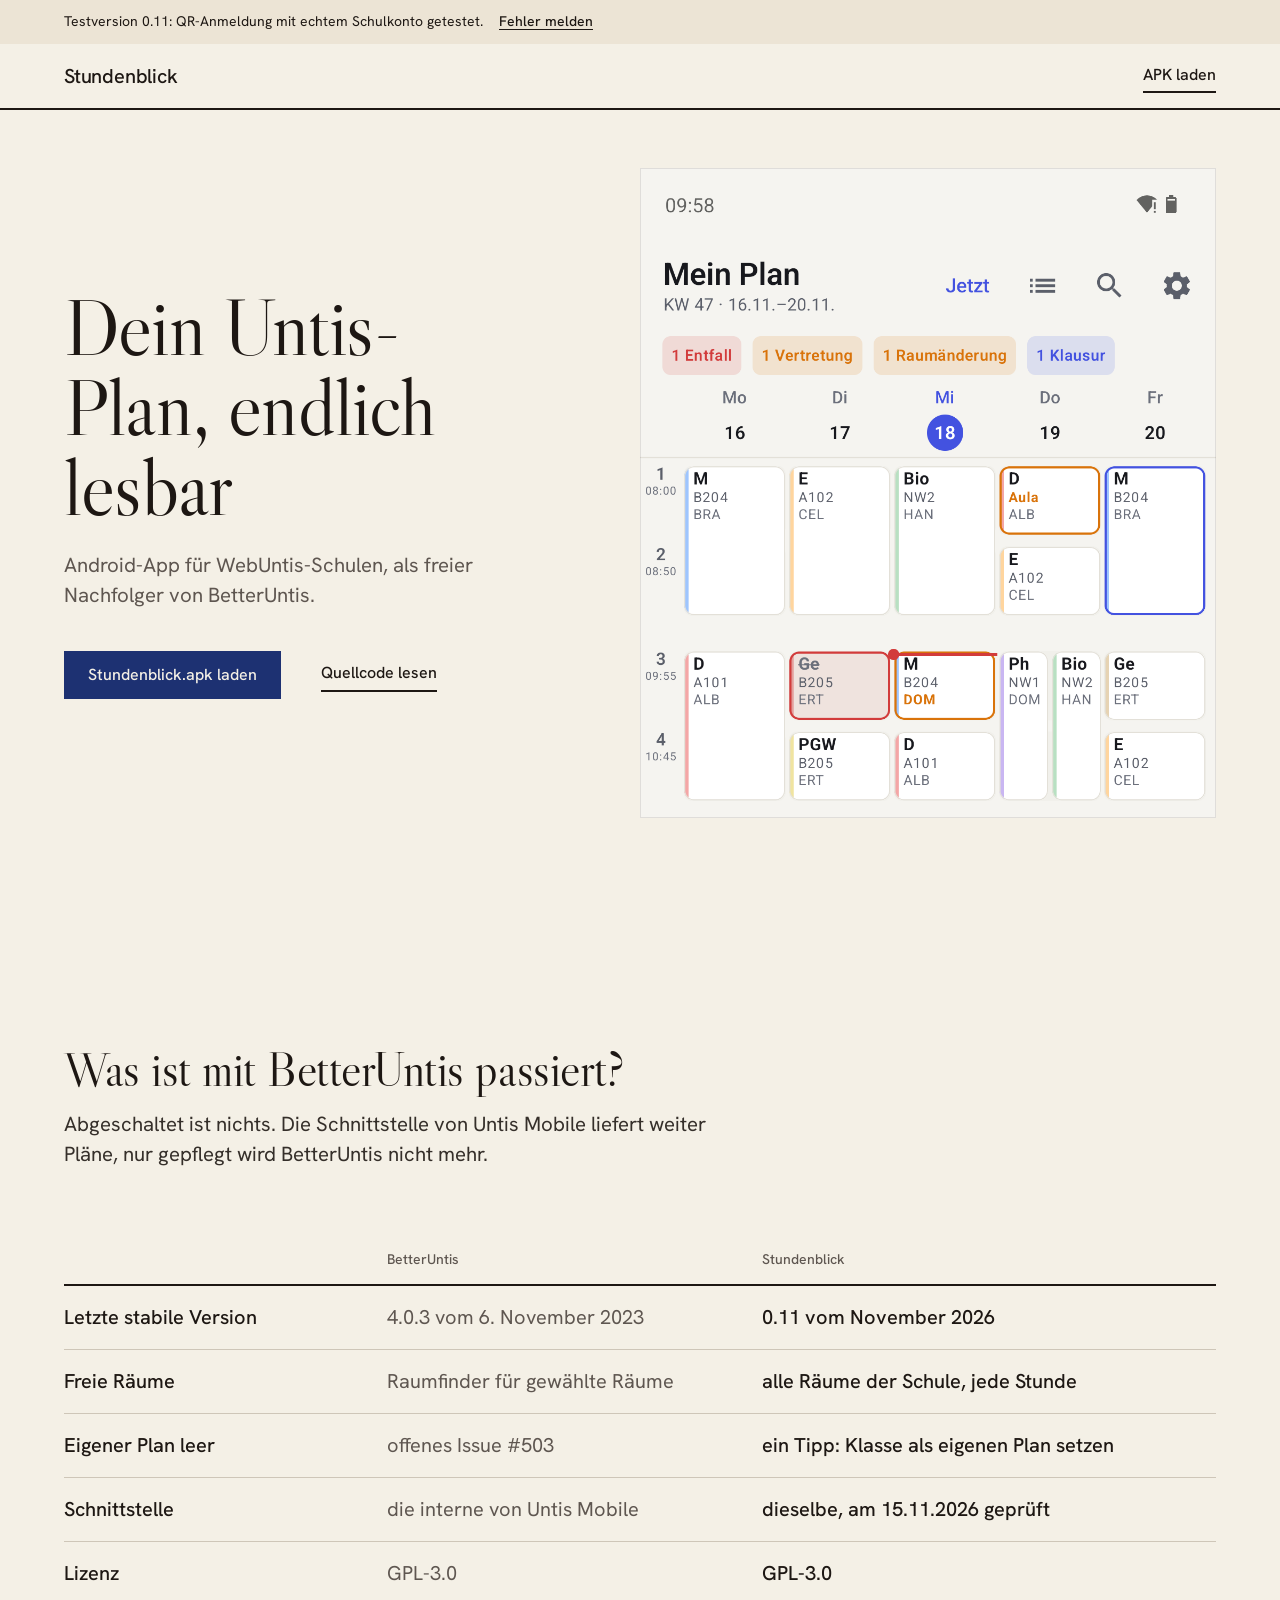
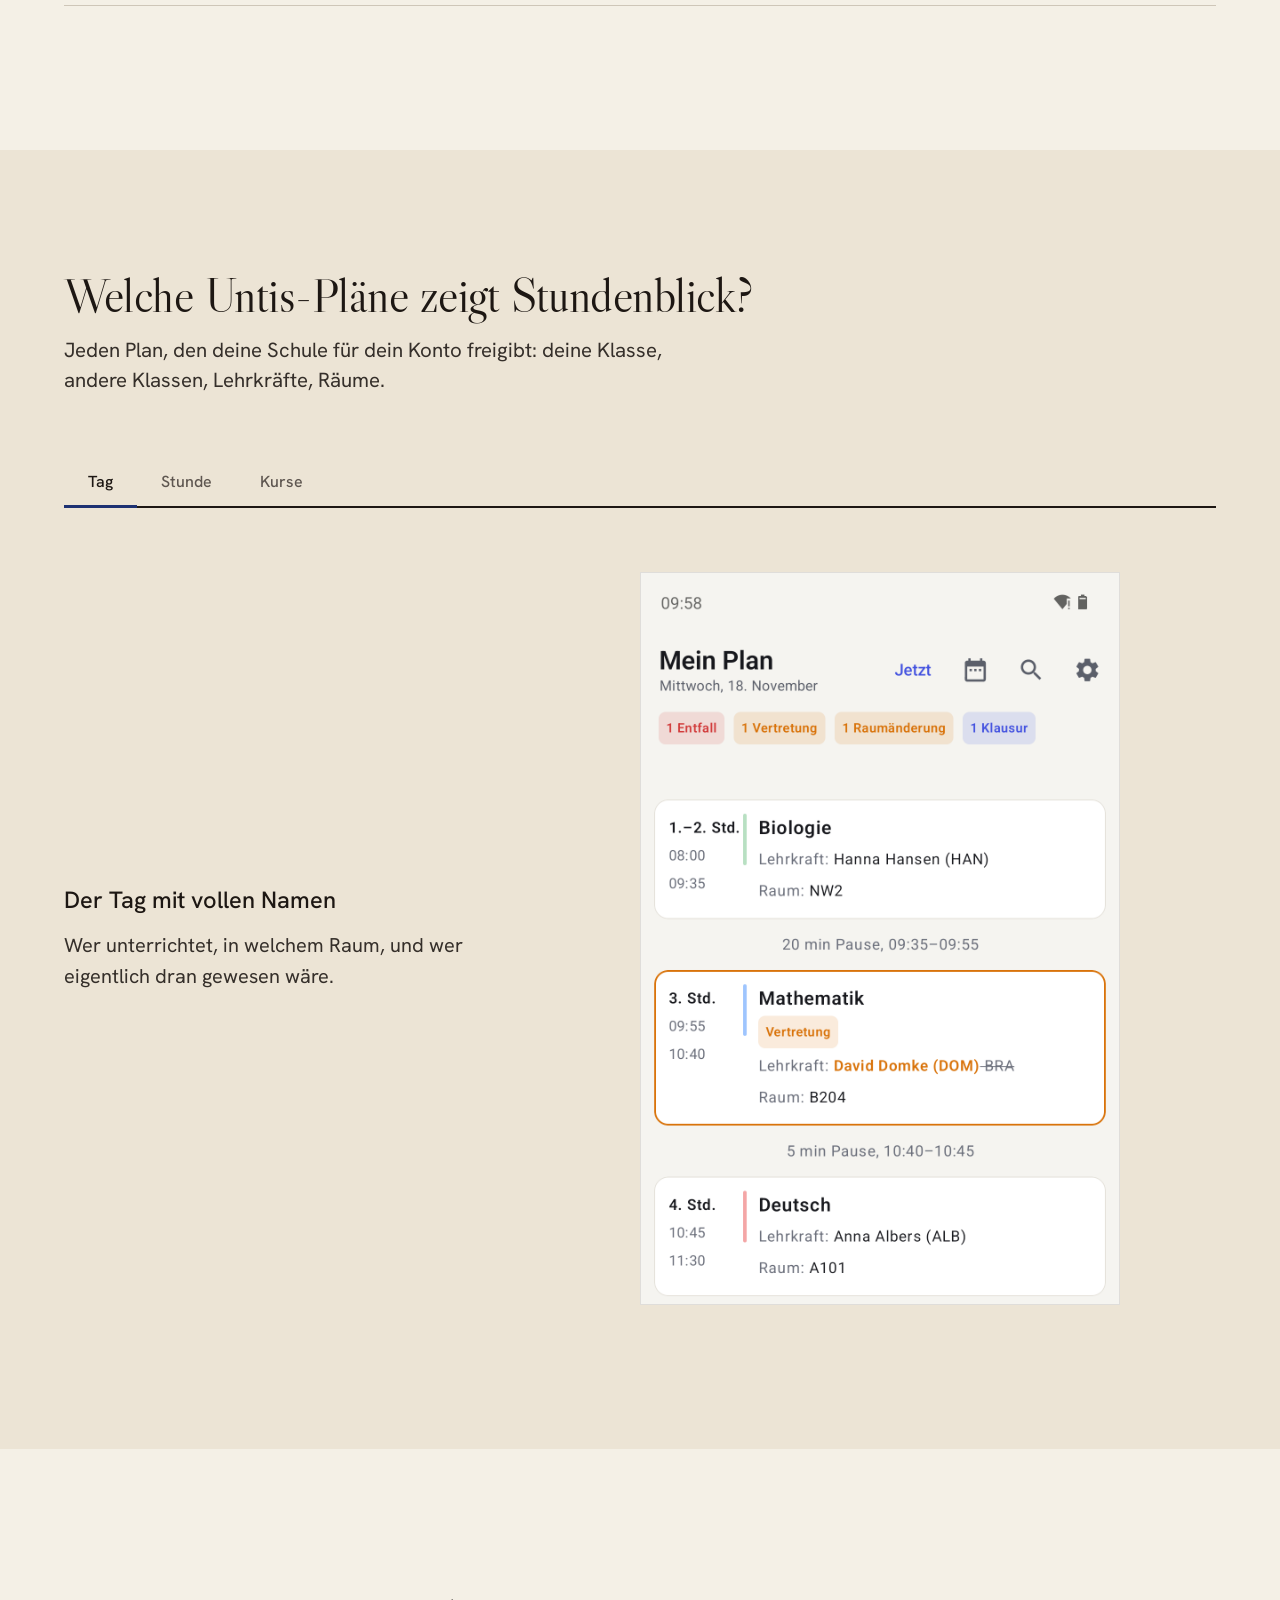
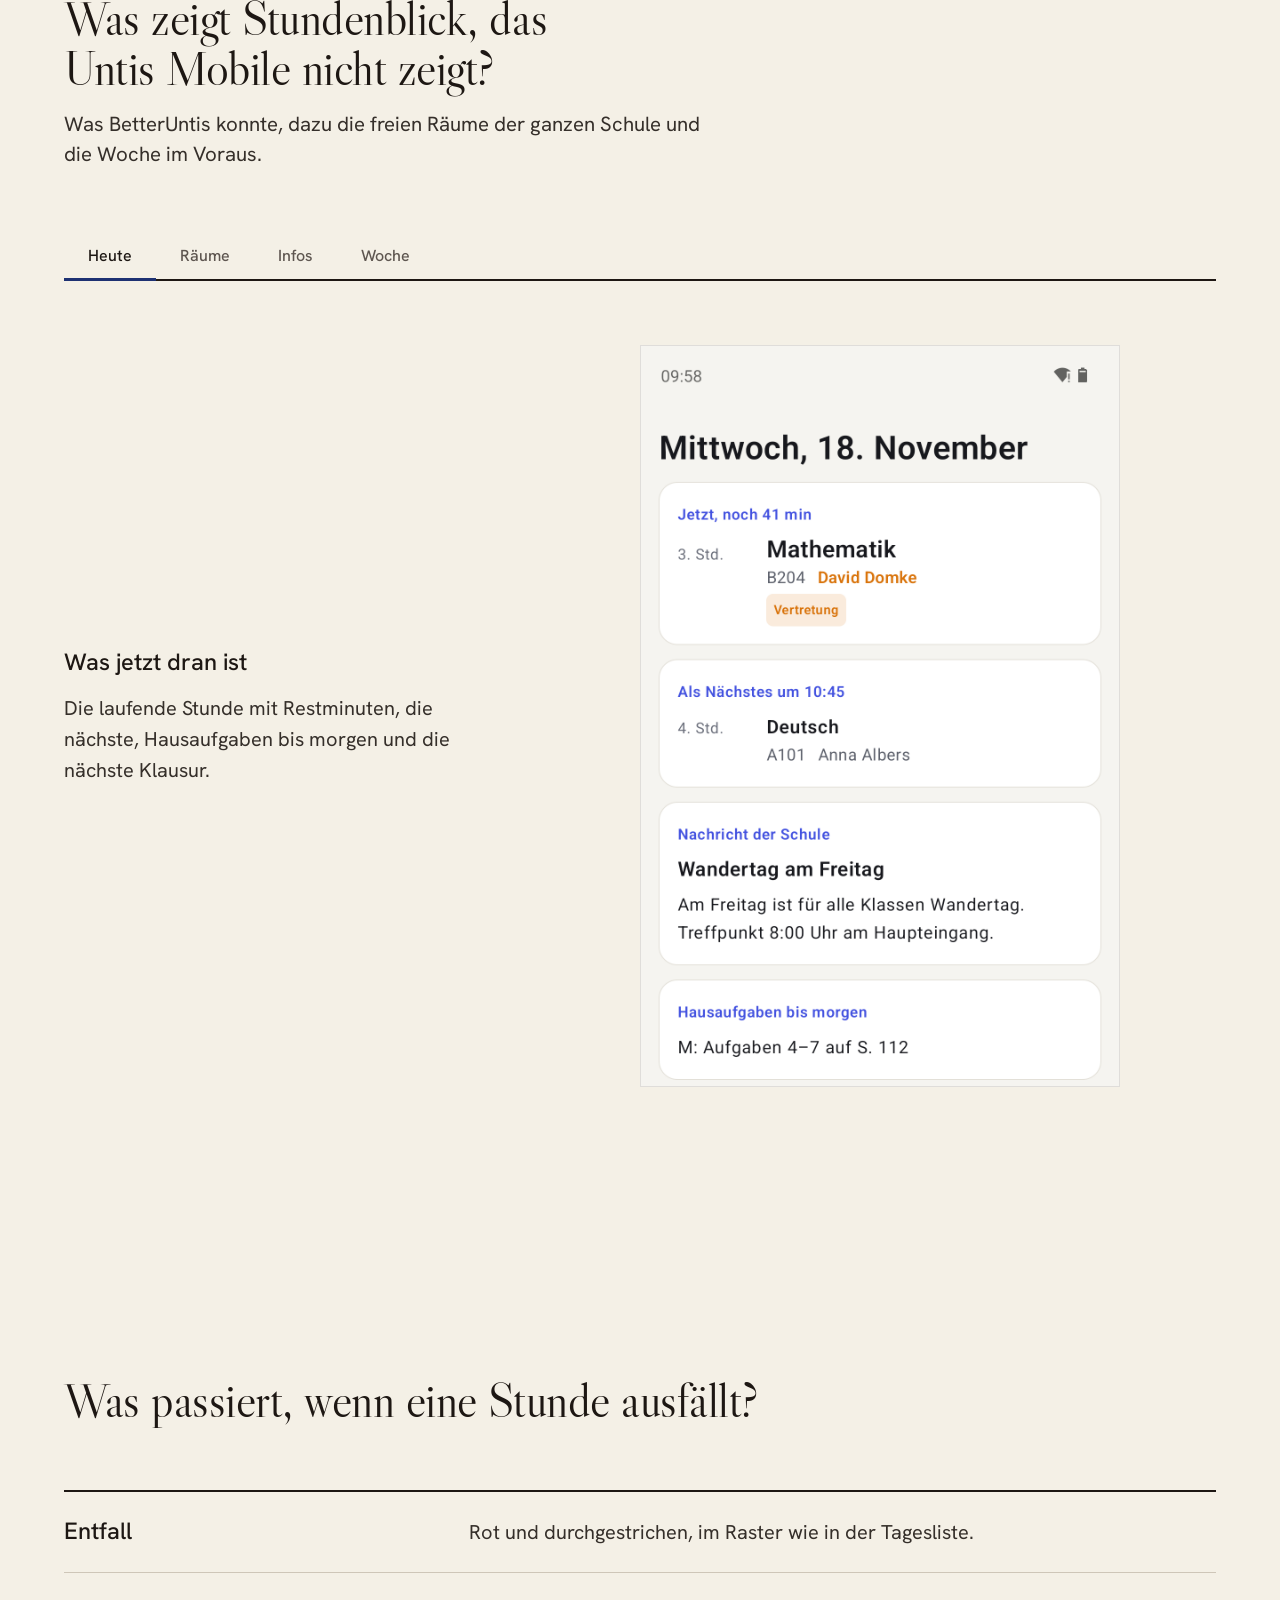
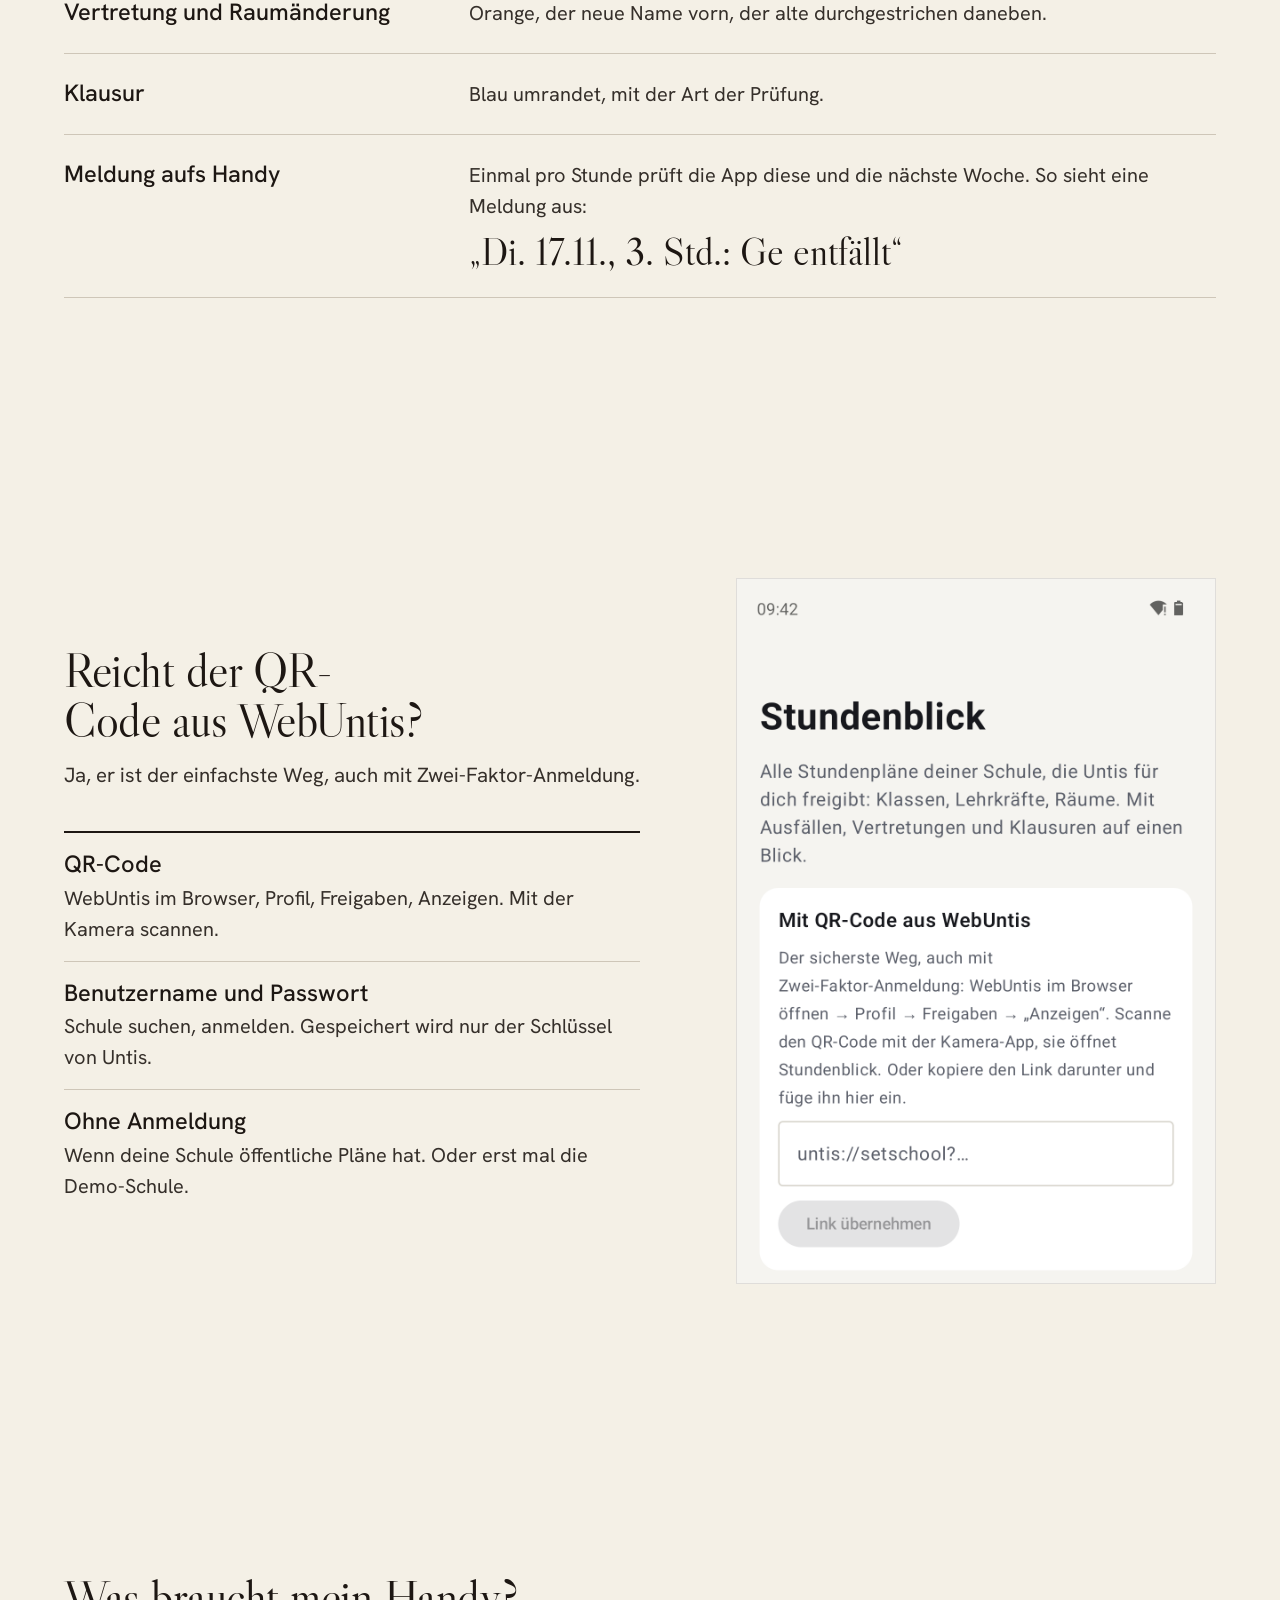
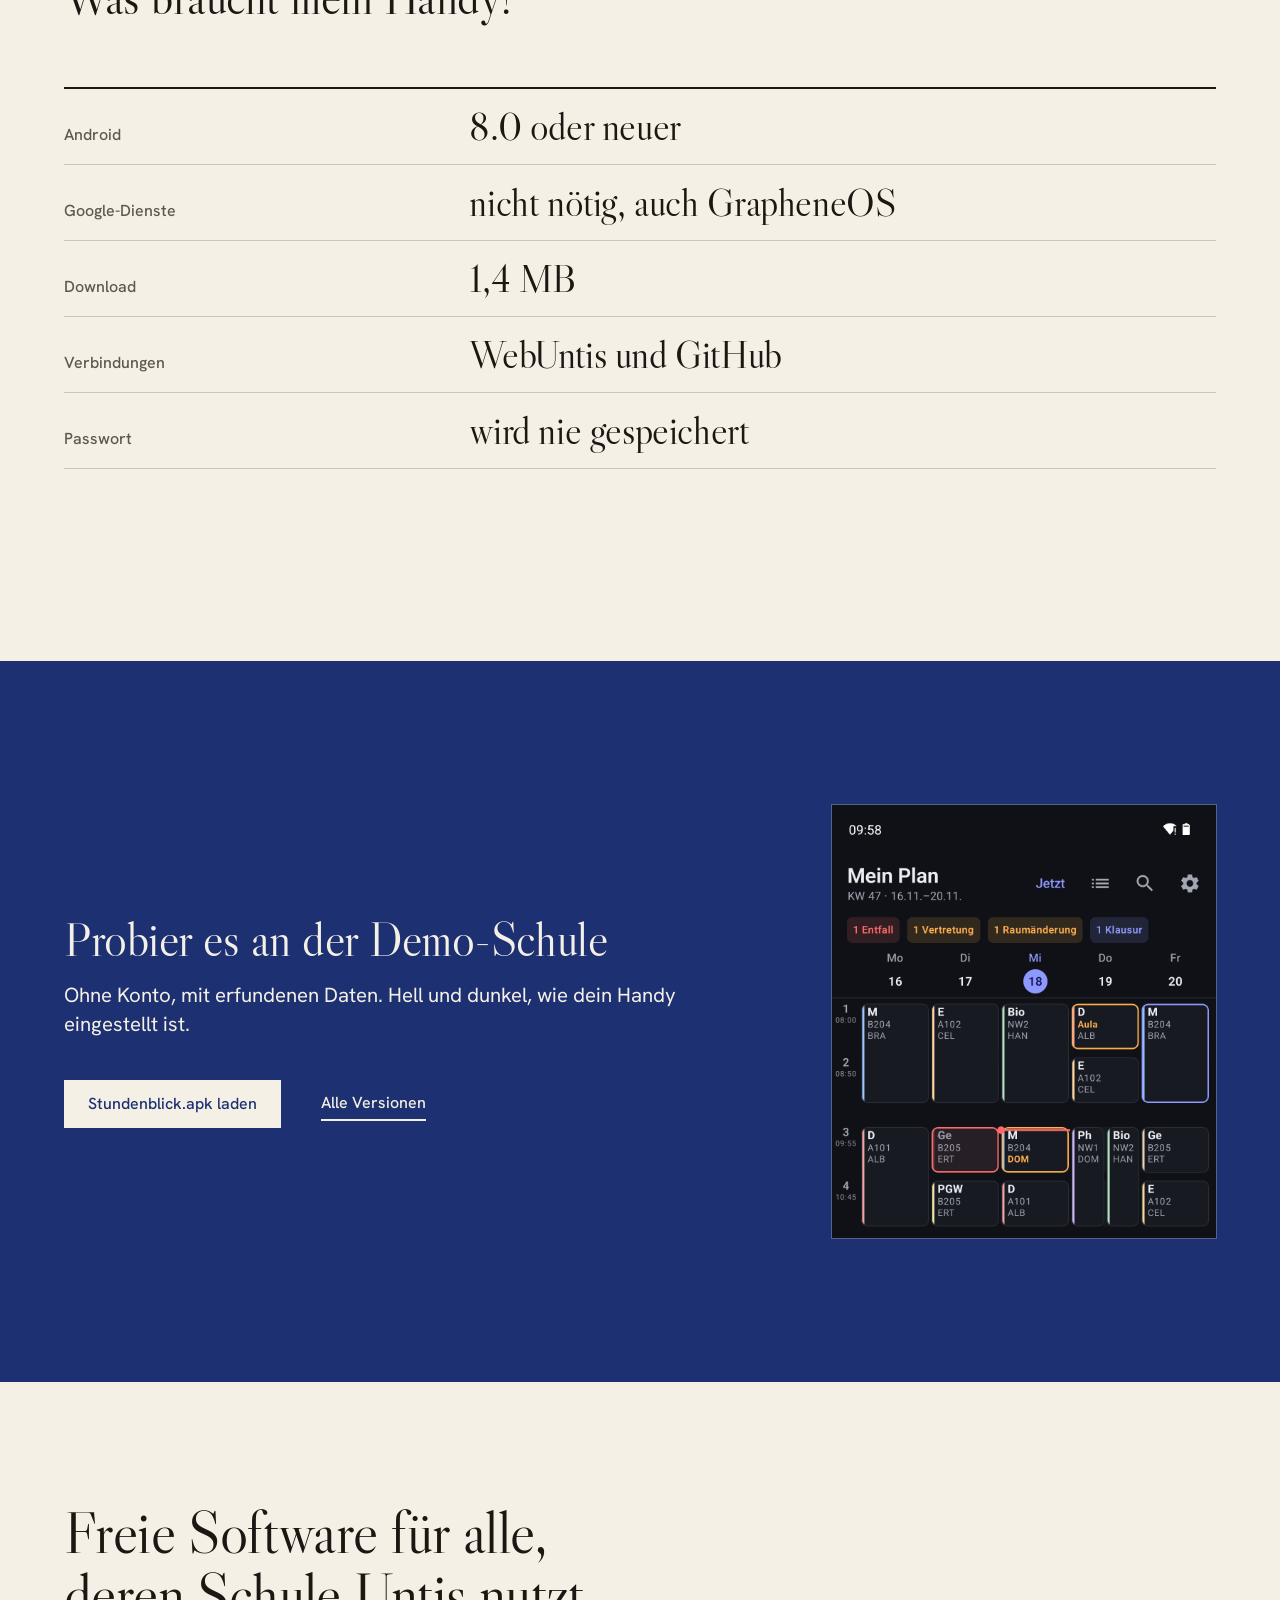
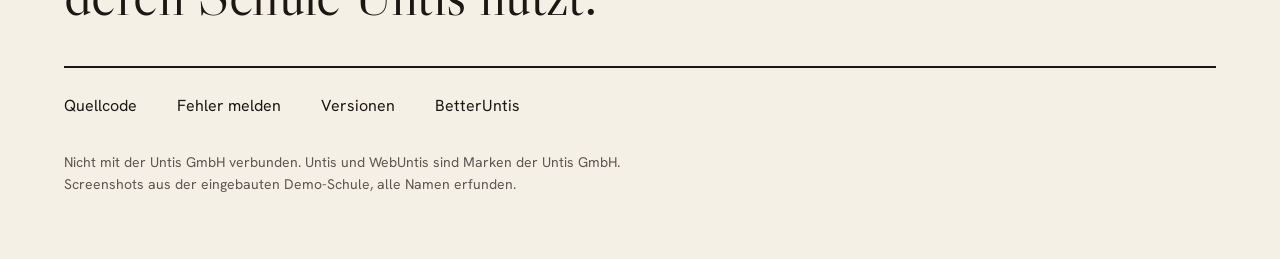
==== commit d9ed7555: "Doku: zwei Formulierungen konkreter Co-Authored-By: Claude Opus 5.5 <noreply@anthropic.com>" ====
--- a/docs/index.html
+++ b/docs/index.html
@@ -136,7 +136,7 @@
   <section id="mehr-als-untis">
     <div class="container">
       <h2>Was zeigt Stundenblick, das Untis Mobile nicht zeigt?</h2>
-      <p class="answer">Alles, was BetterUntis konnte, und mehr.</p>
+      <p class="answer">Was BetterUntis konnte, dazu die freien Räume der ganzen Schule und die Woche im Voraus.</p>
       <div data-switch>
         <div class="tabs" role="tablist" aria-label="Mehr als Untis">
           <button type="button" role="tab" id="t-heute" aria-controls="p-heute" aria-selected="true">Heute</button>
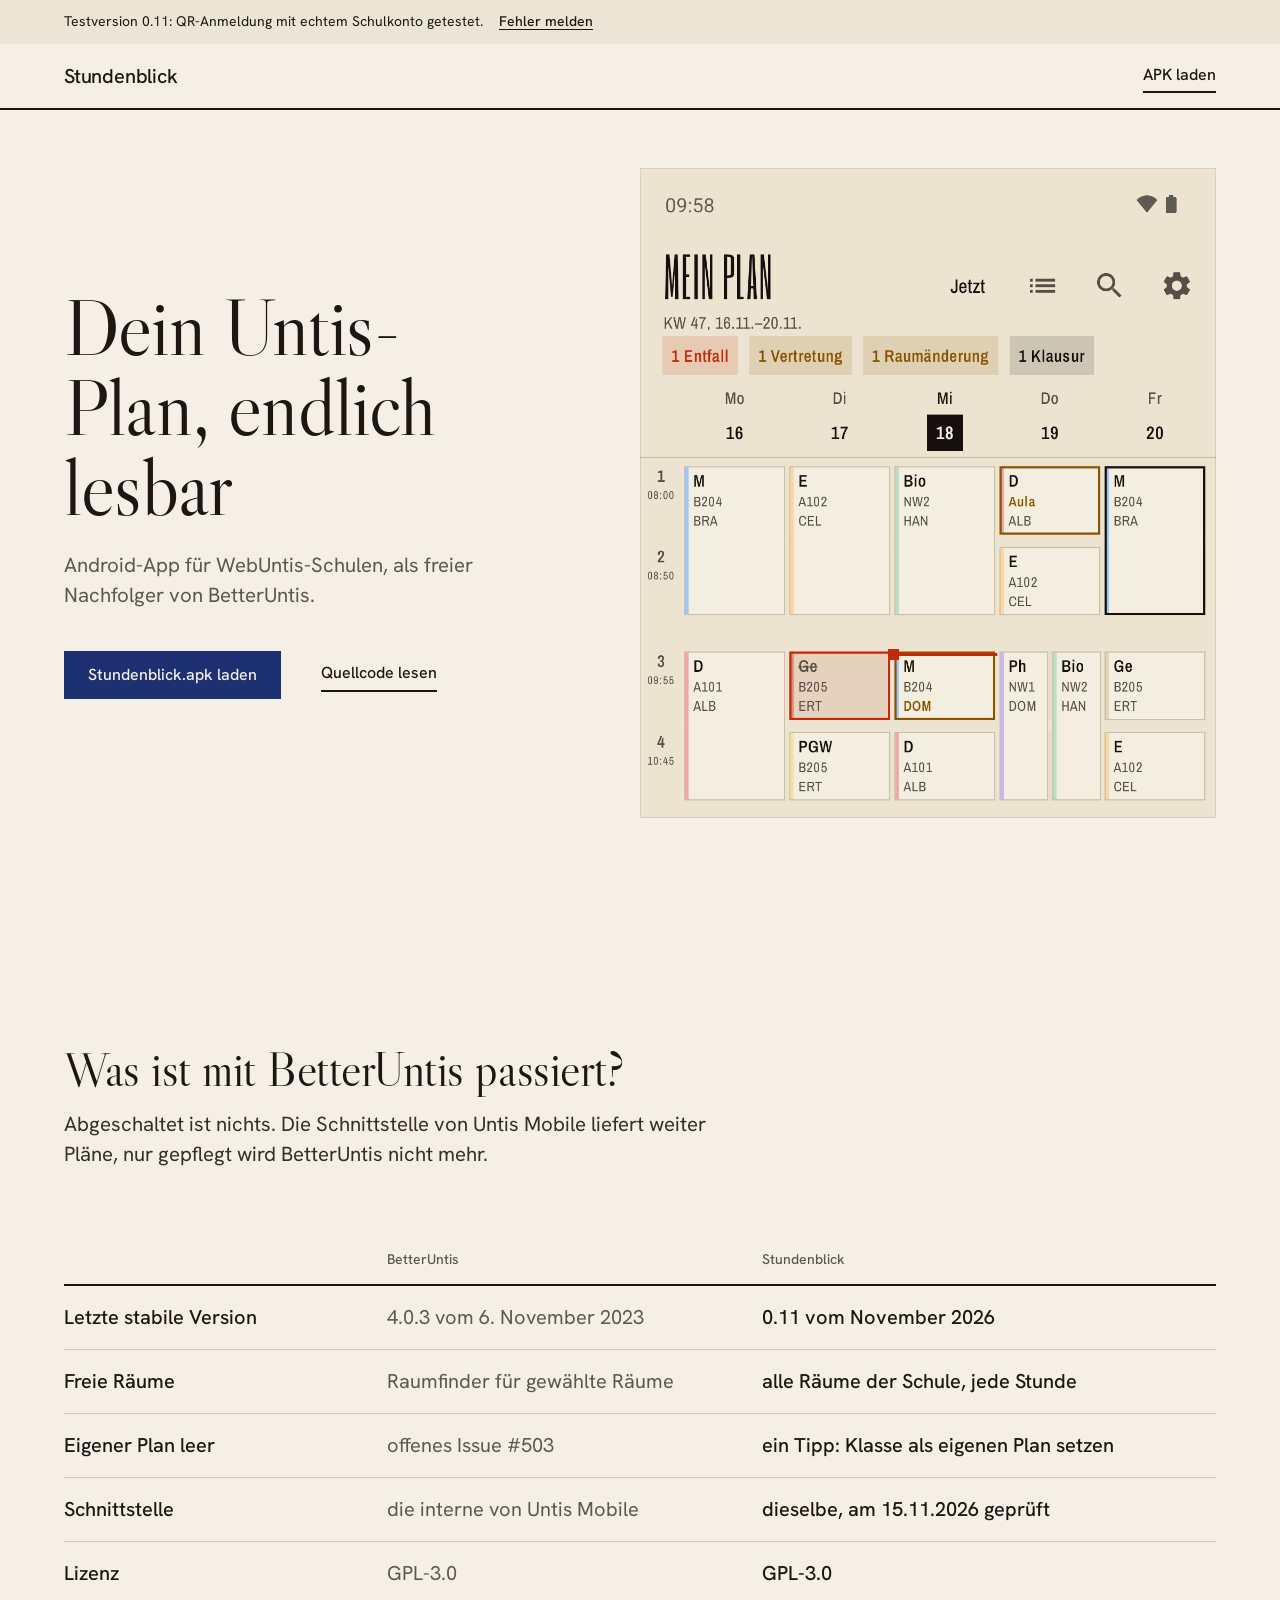
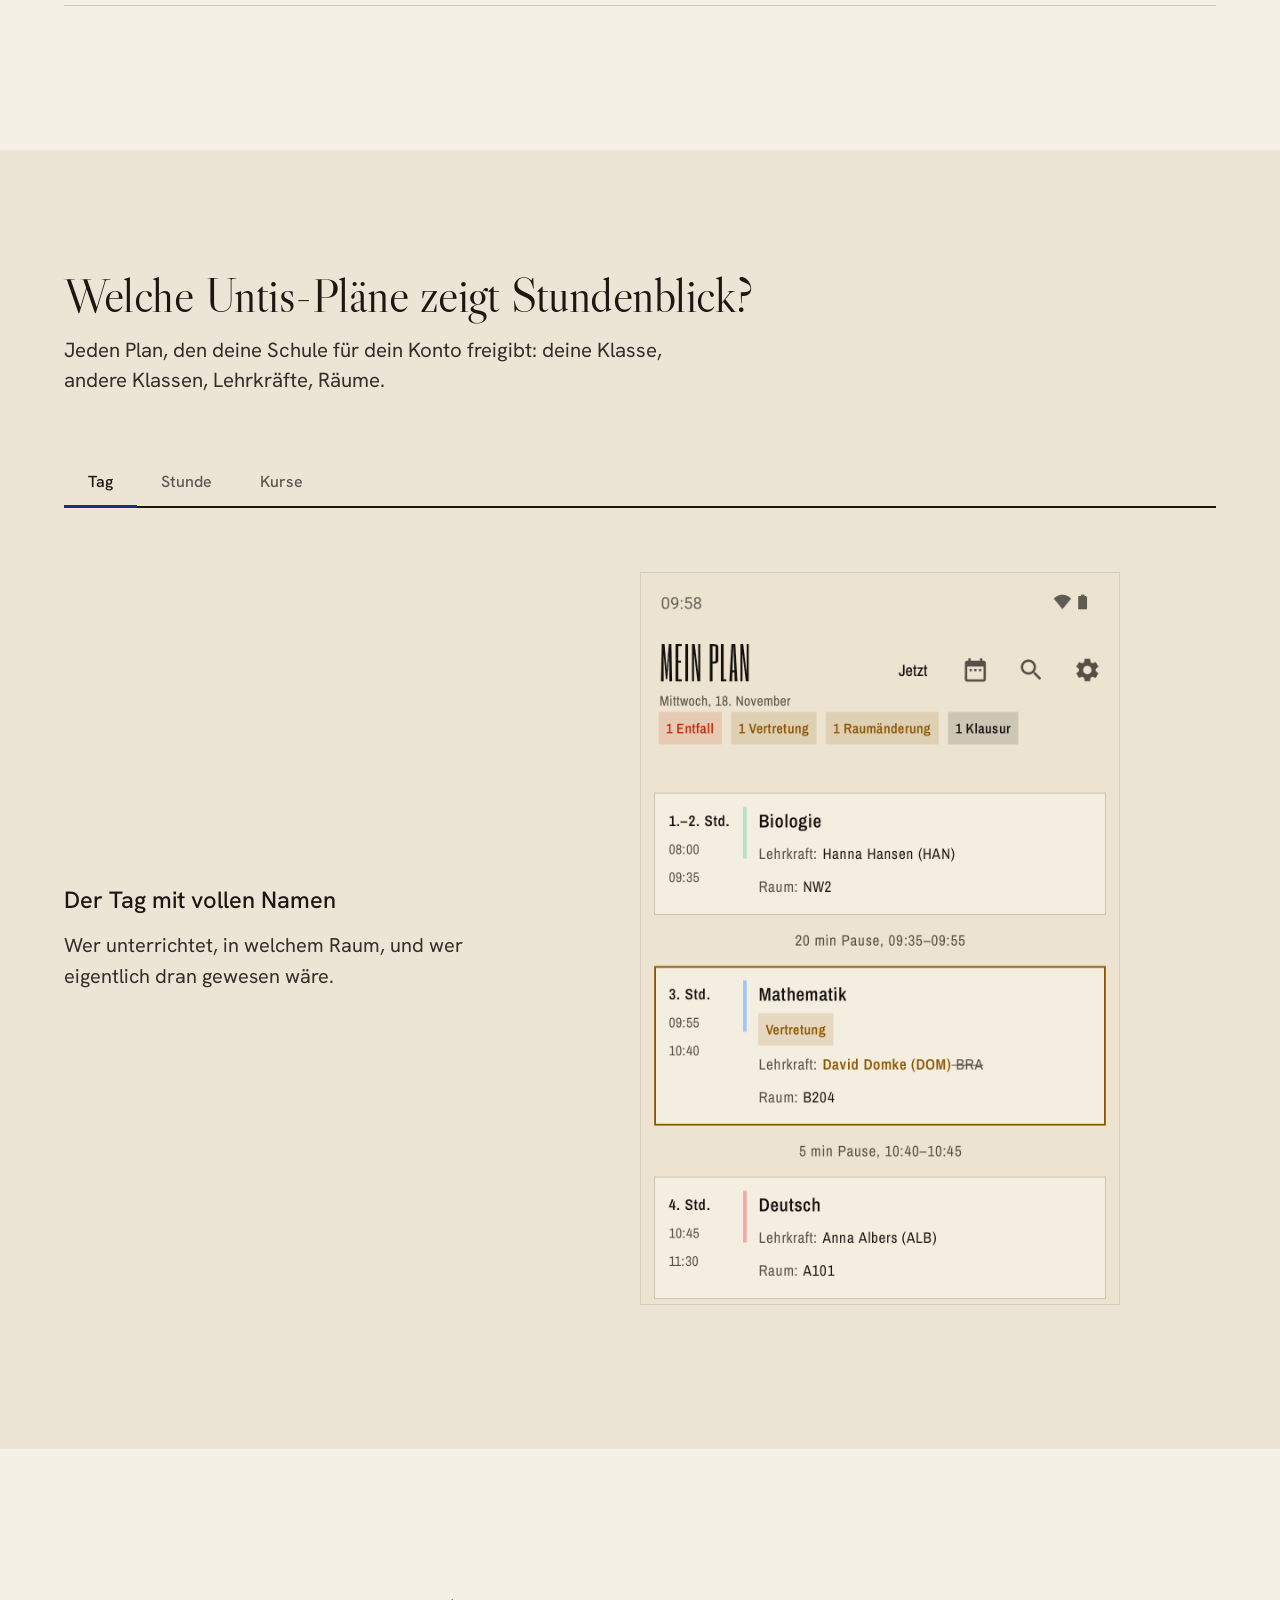
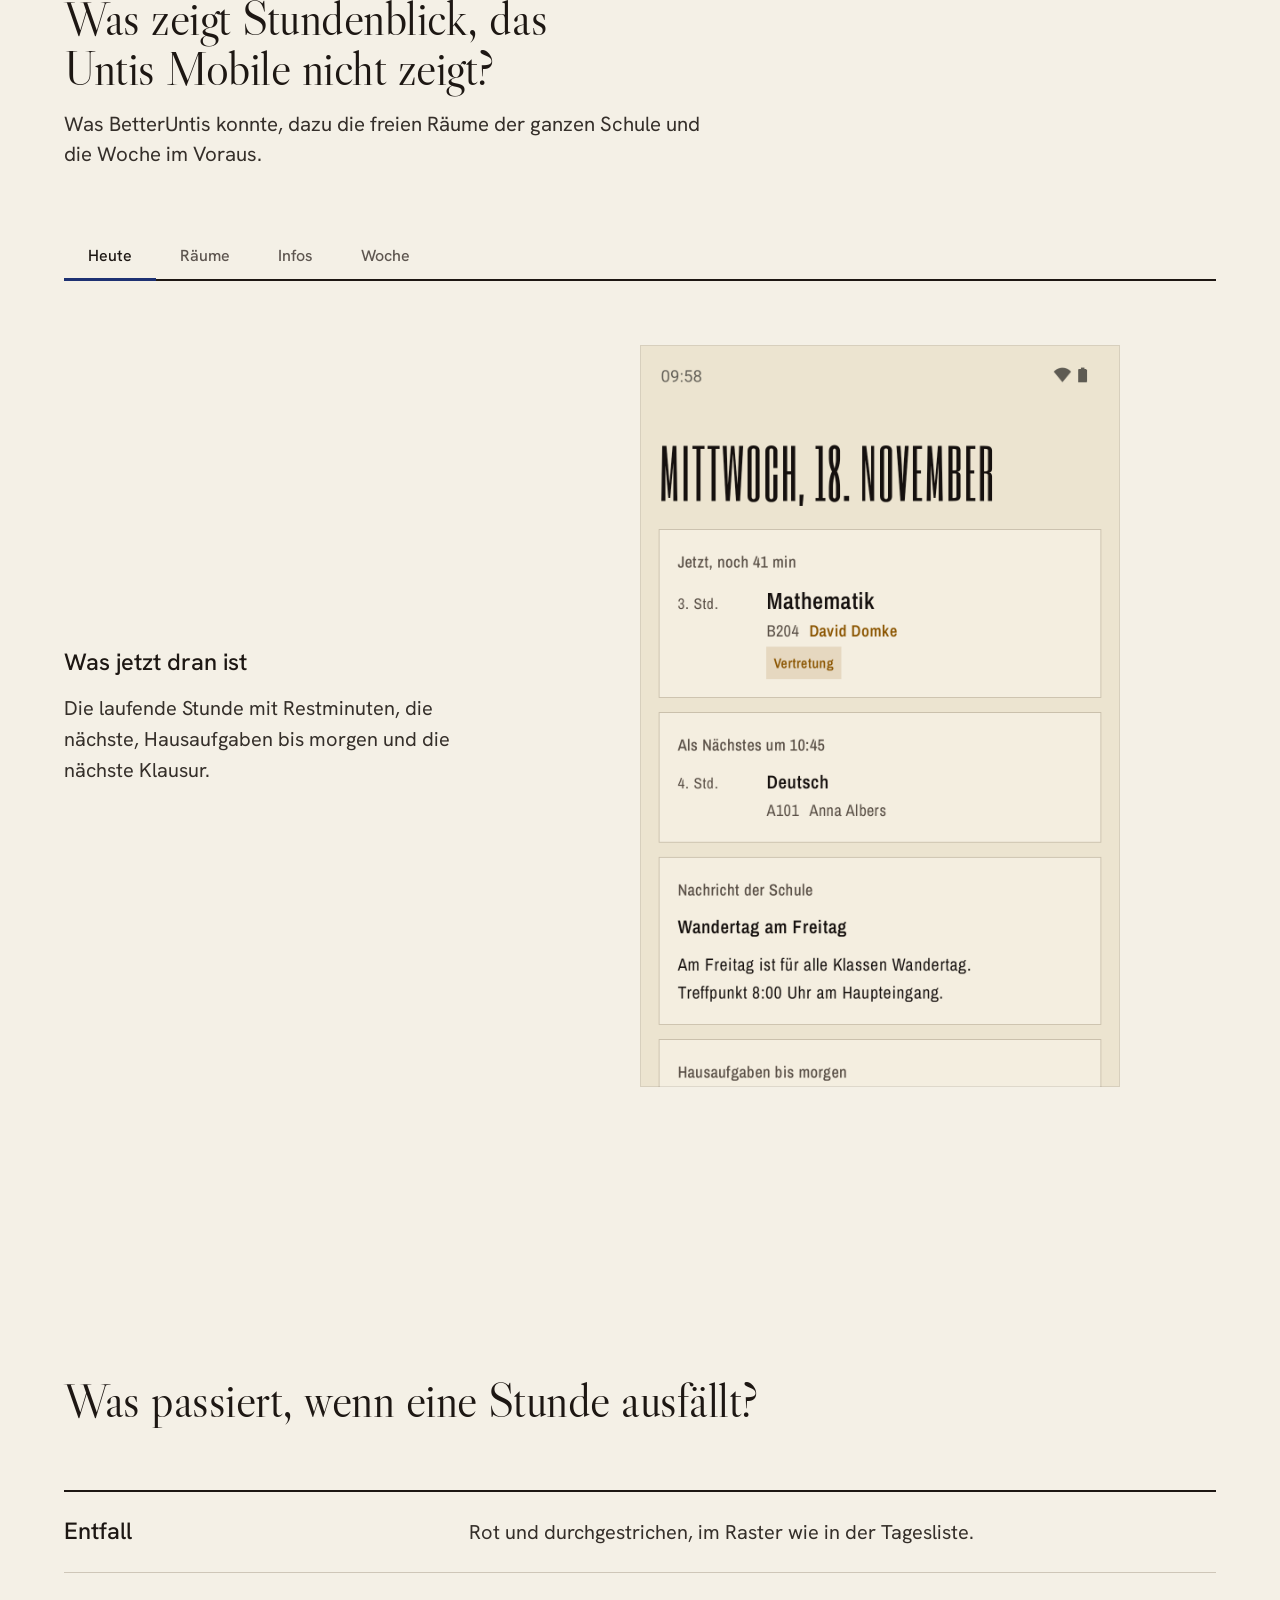
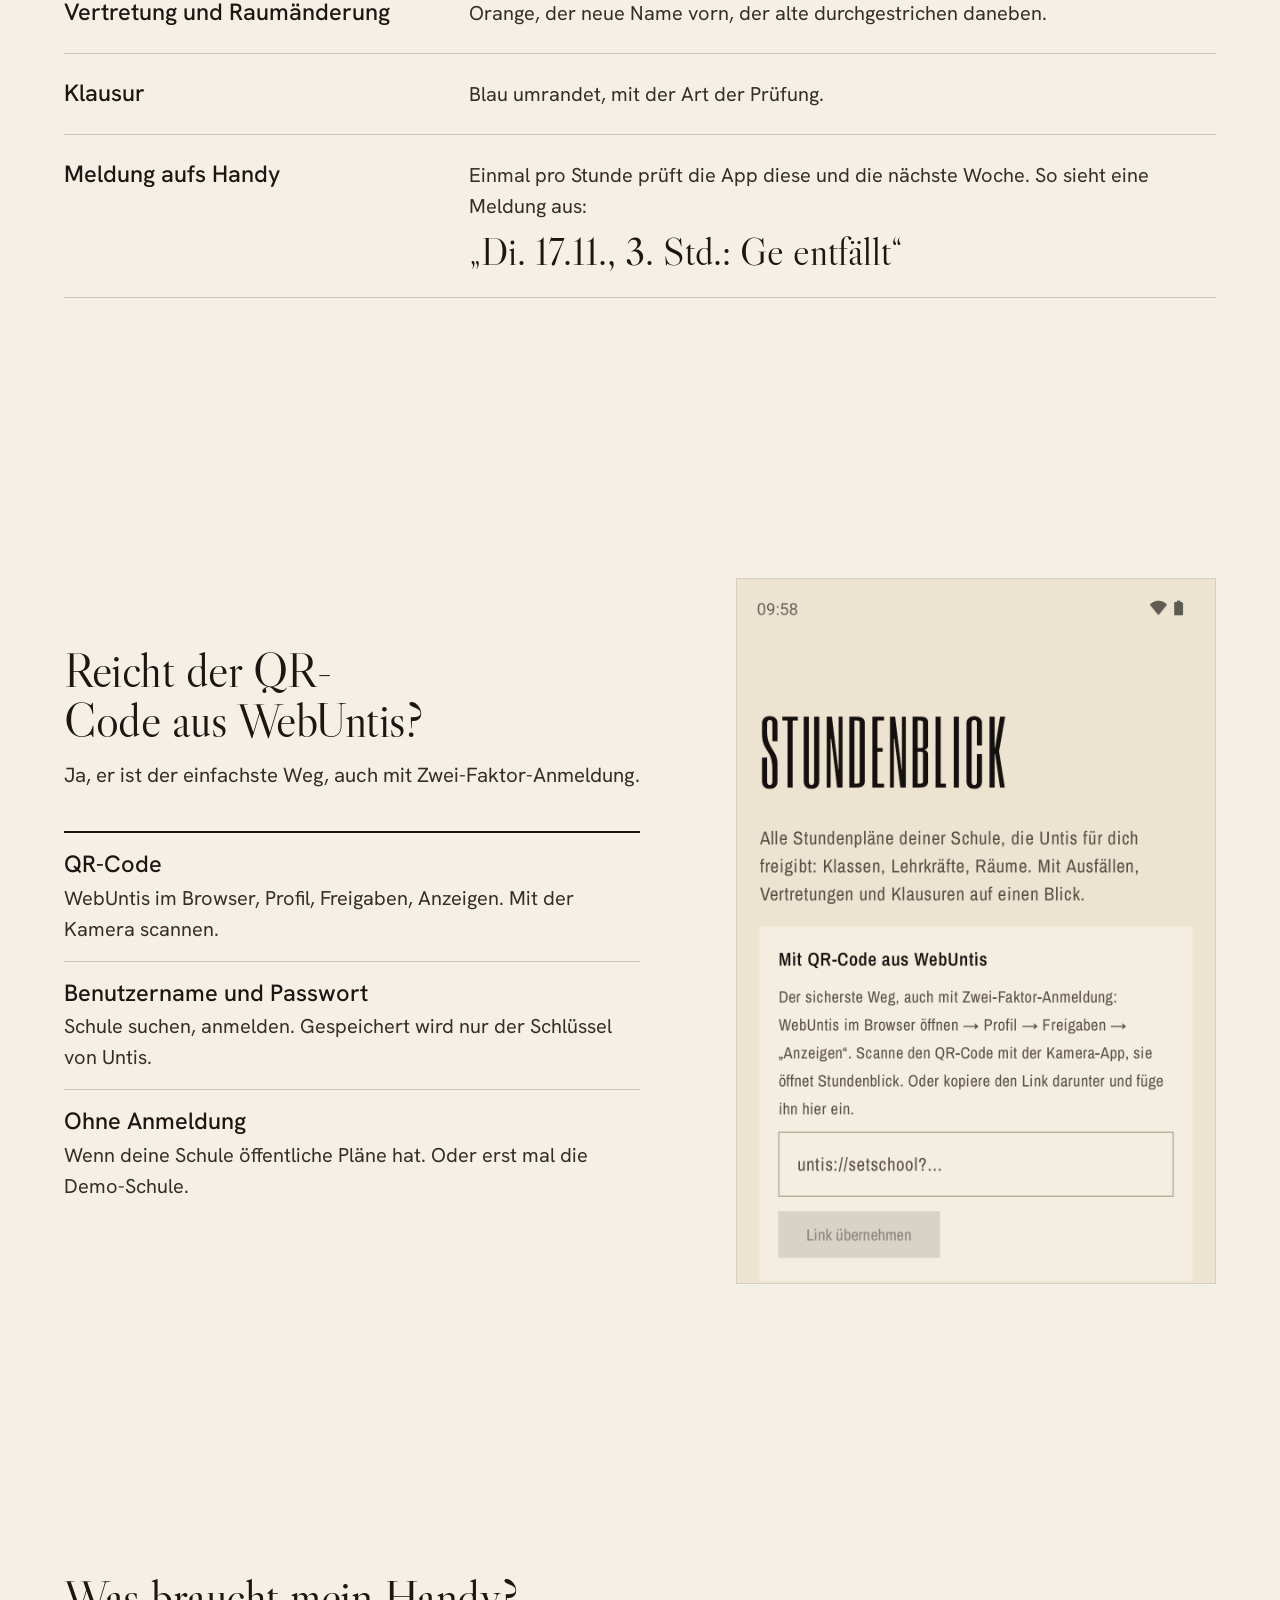
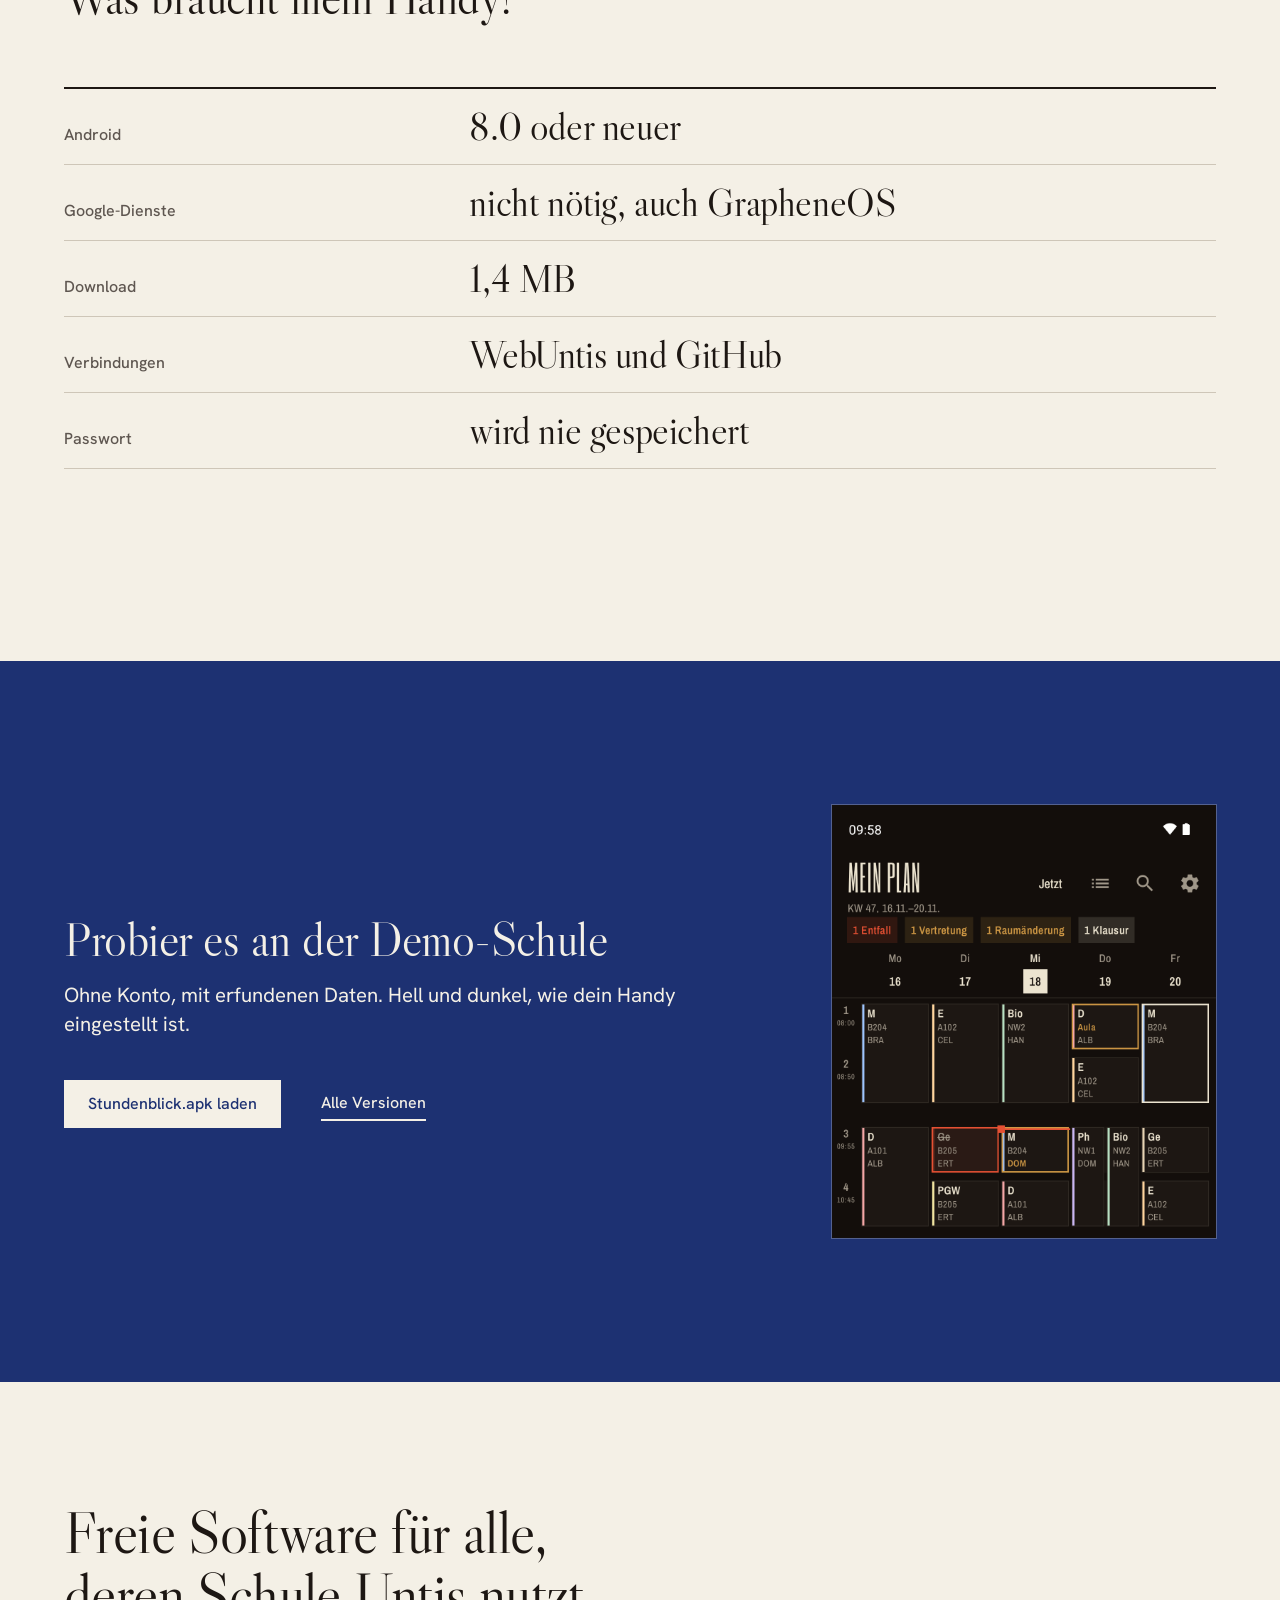
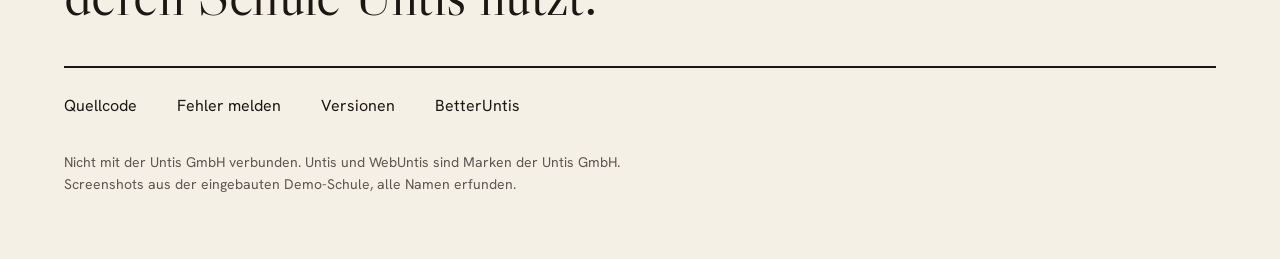
==== commit 030cb665: "v0.15.0: Feinschliff am Design, neue Screenshots unslop-Durchgang im Polish-Modus, Broadside bleibt:" ====
--- a/docs/index.html
+++ b/docs/index.html
@@ -127,7 +127,7 @@
         </div>
         <div class="panel" role="tabpanel" id="p-kurse" aria-labelledby="t-kurse" hidden>
           <div><h3>Nur deine Kurse</h3><p>In der Oberstufe wählst du pro Plan ab, welche Fächer du nicht hast.</p></div>
-          <figure class="shot" style="aspect-ratio: 1080 / 1076" data-slot="kurse" data-kind="product" data-alt="Kursfilter in den Einstellungen"><img src="bilder/app/kurse-crop.png" width="1080" height="1076" loading="lazy" alt="Einstellungen mit Kursfilter: Biologie und Physik abgewählt"></figure>
+          <figure class="shot" style="aspect-ratio: 1080 / 1600" data-slot="kurse" data-kind="product" data-alt="Kursfilter in den Einstellungen"><img src="bilder/app/kurse-crop.png" width="1080" height="1600" loading="lazy" alt="Einstellungen mit Kursfilter: Biologie und Physik abgewählt"></figure>
         </div>
       </div>
     </div>
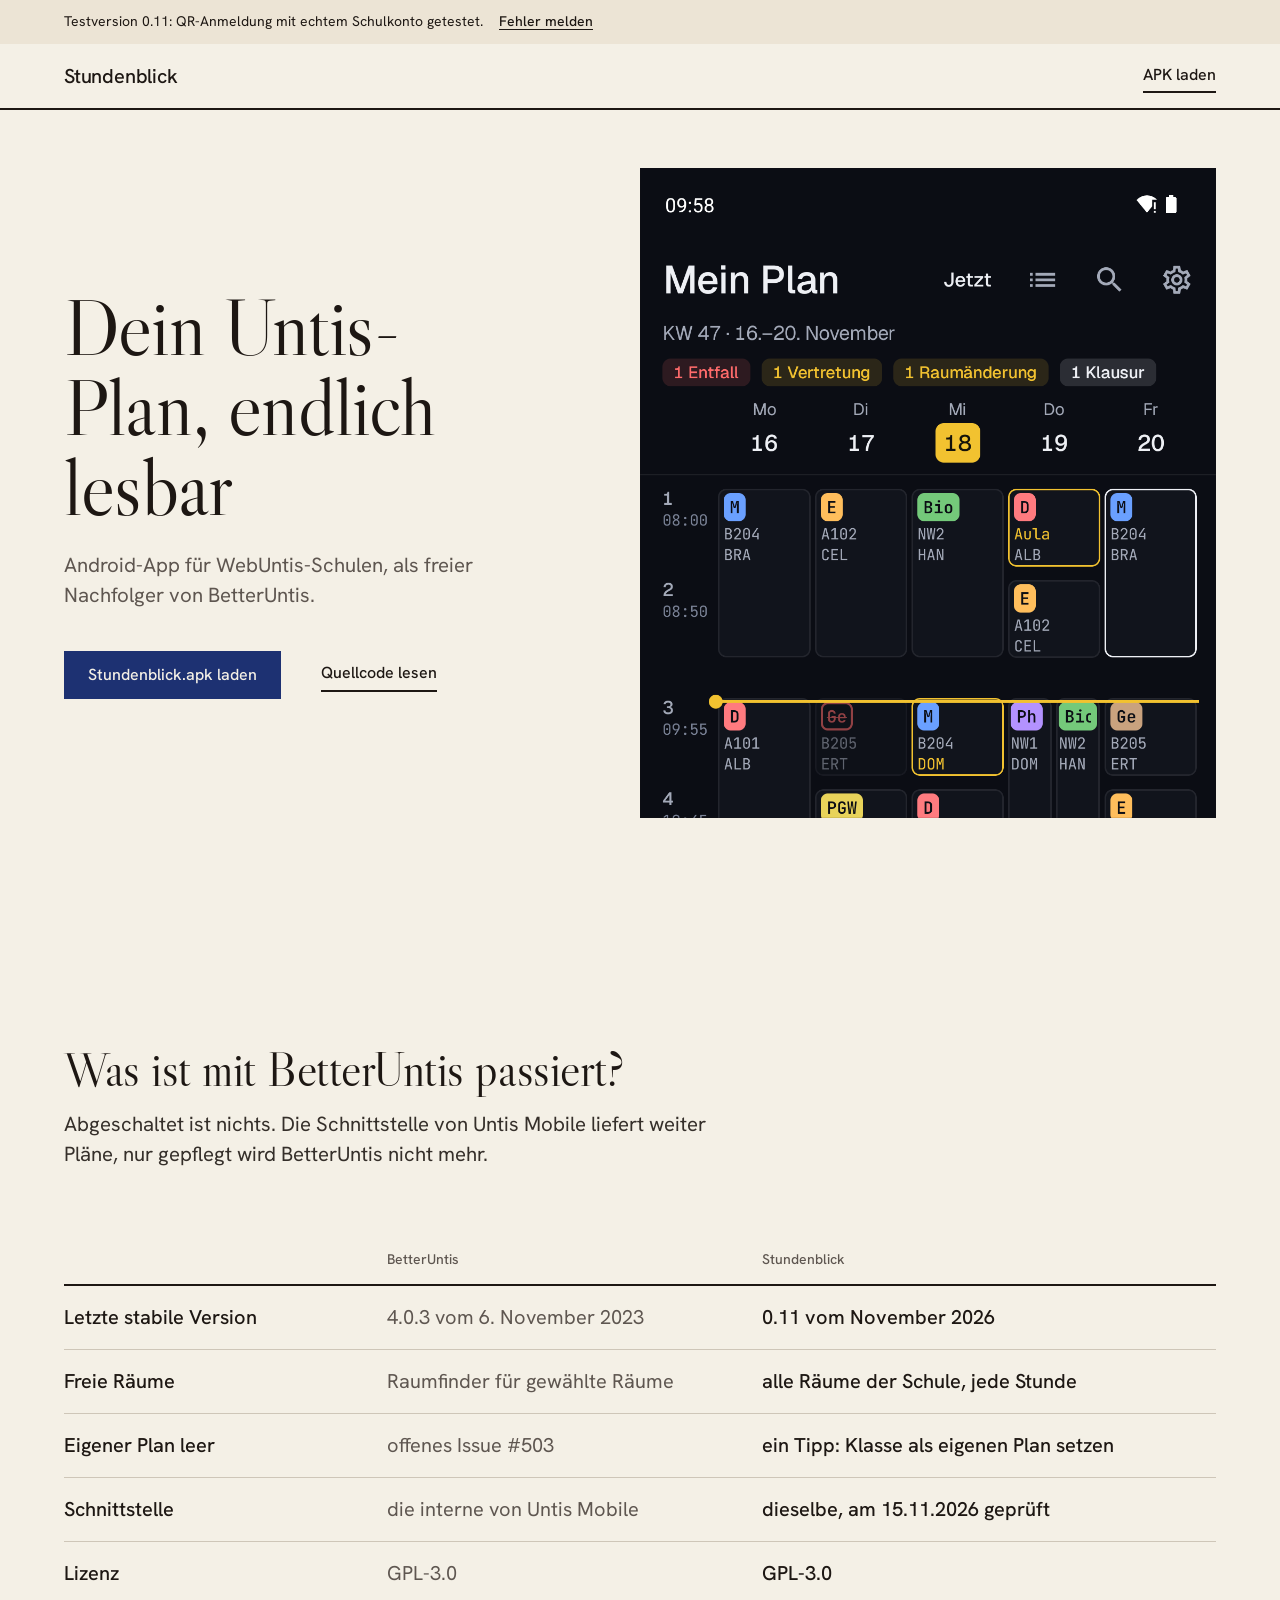
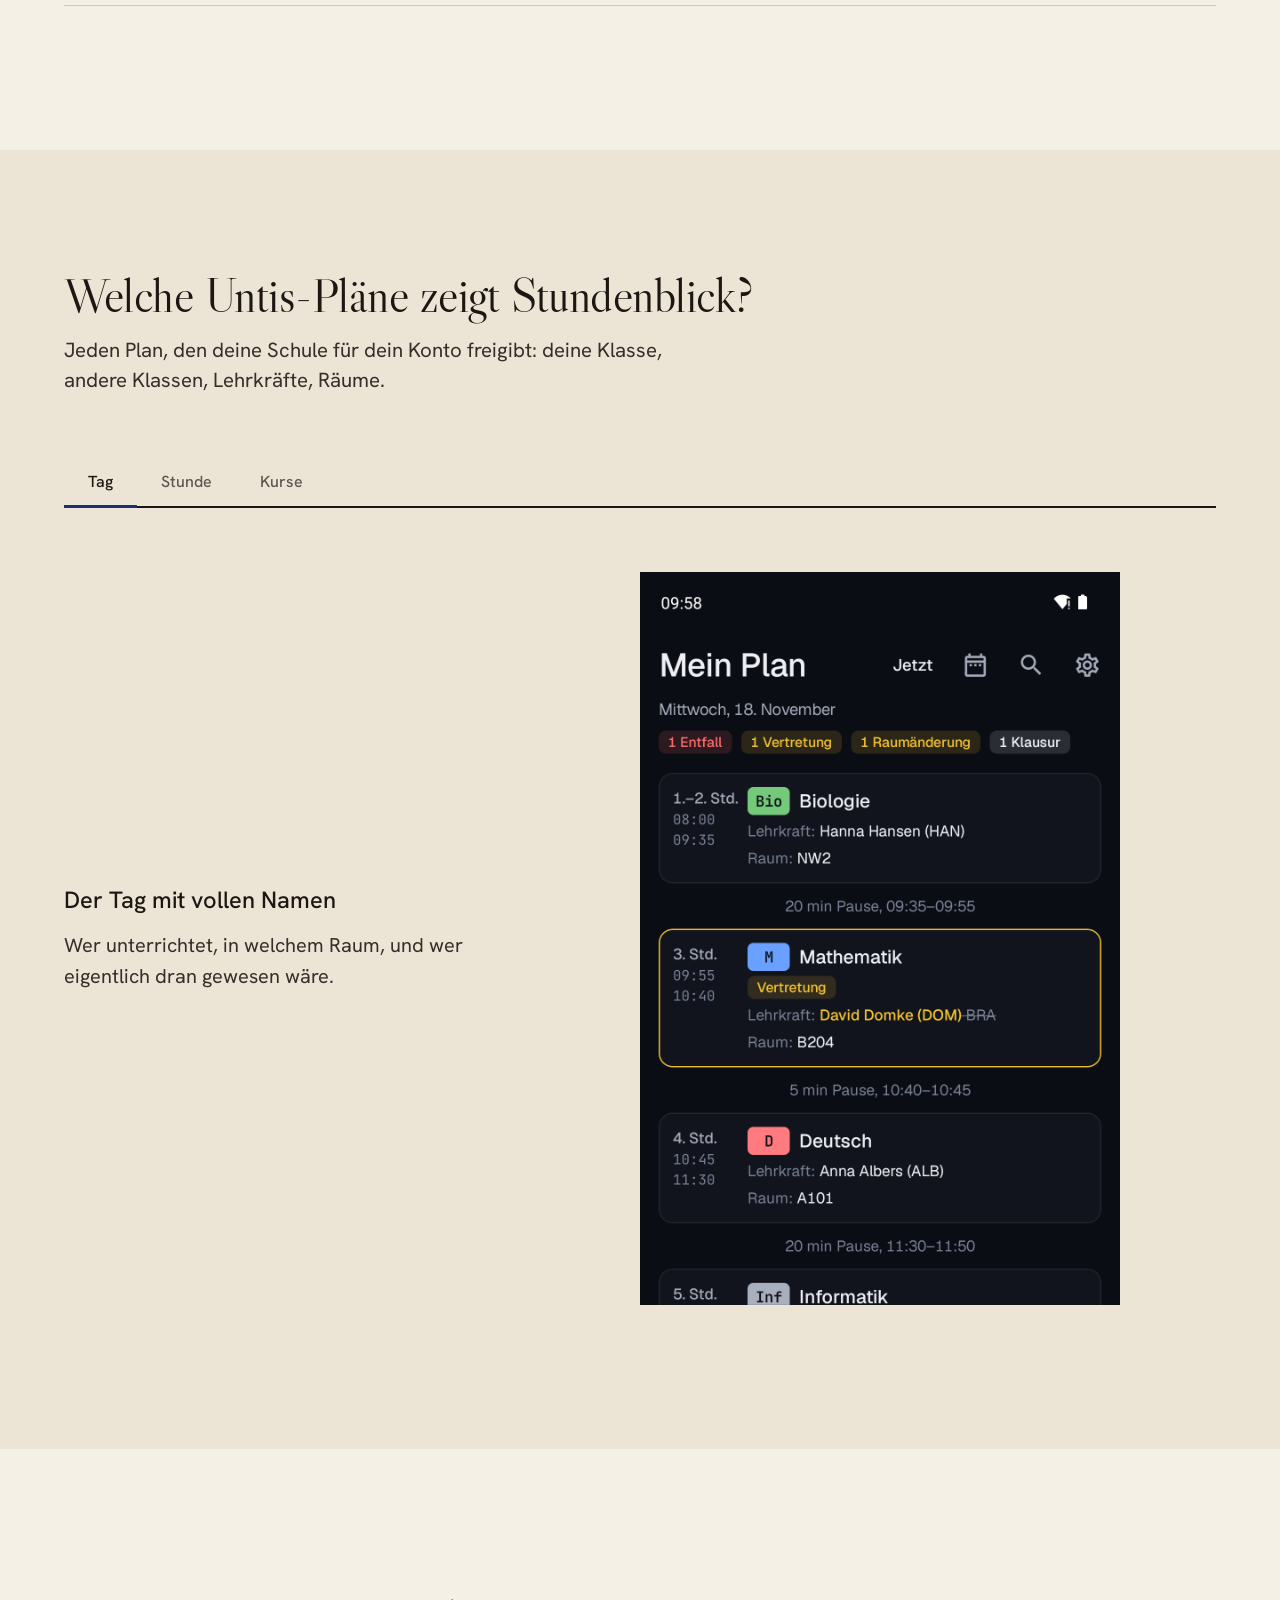
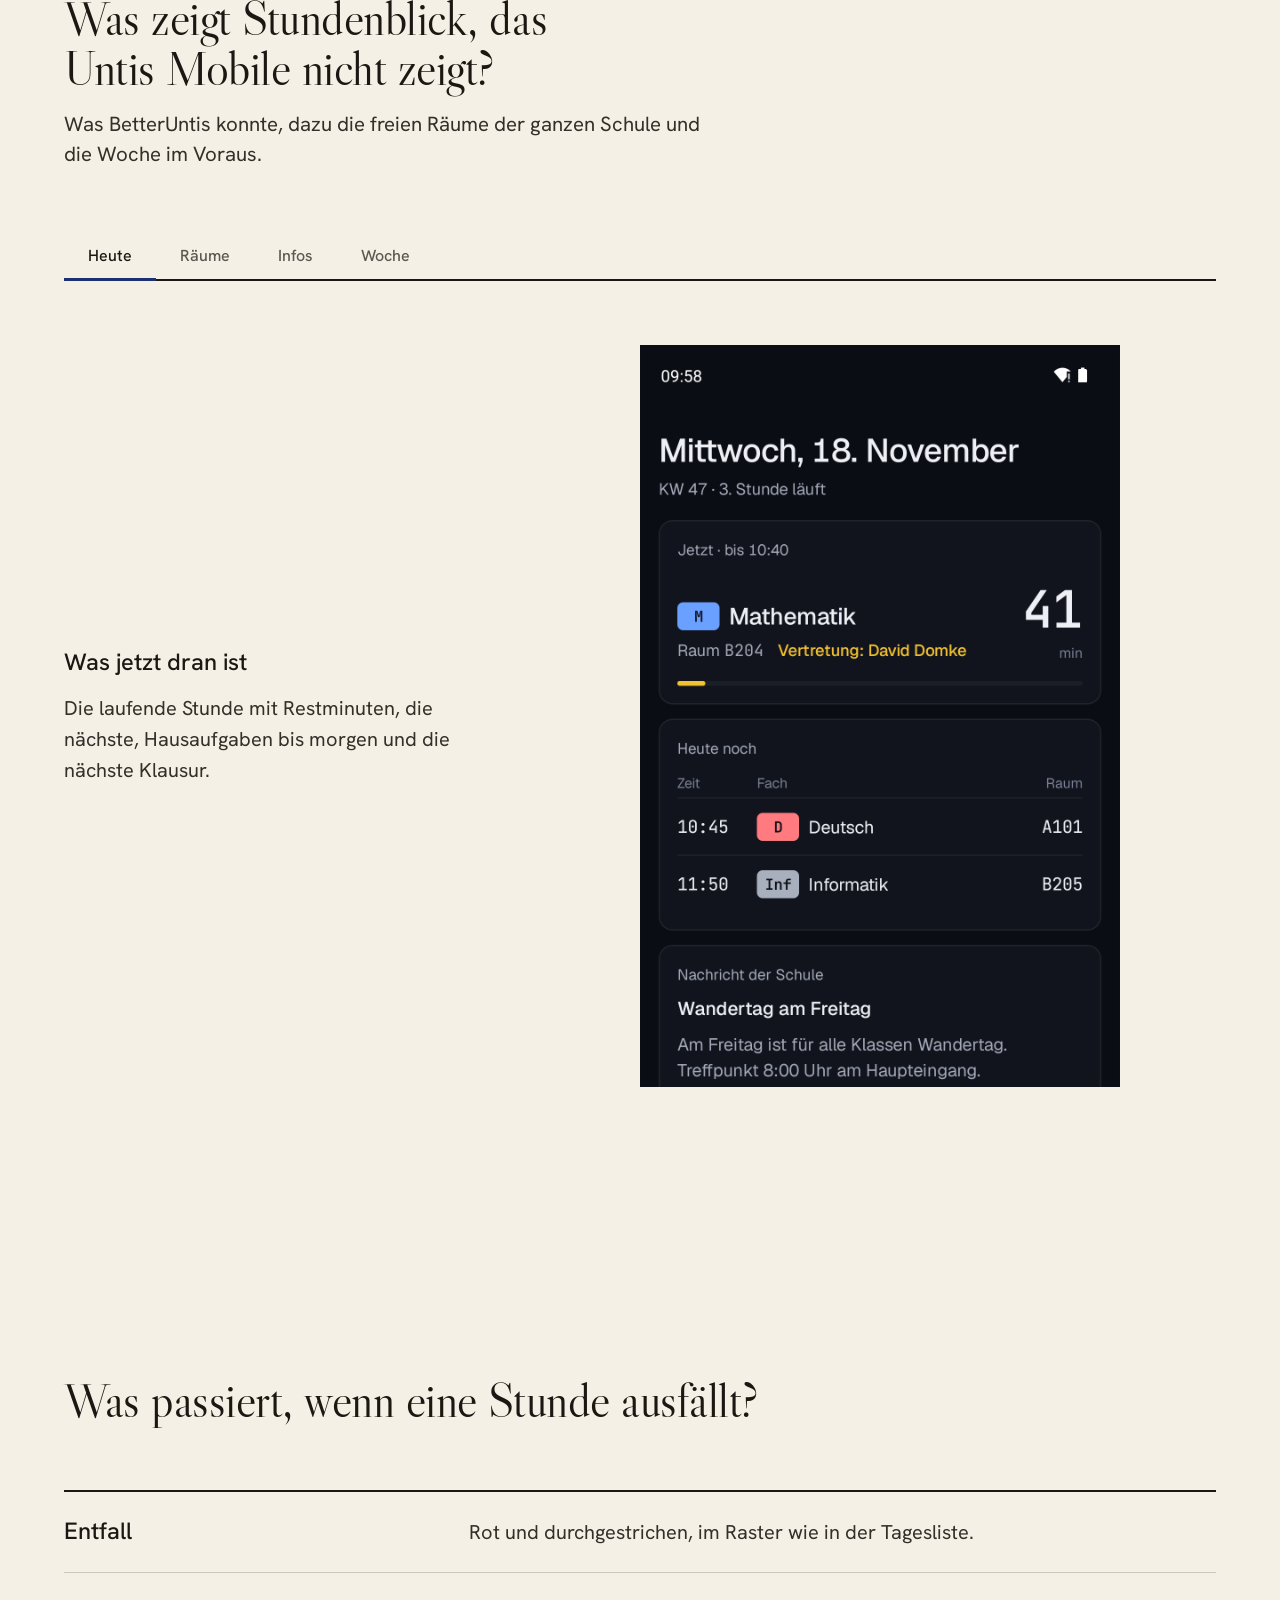
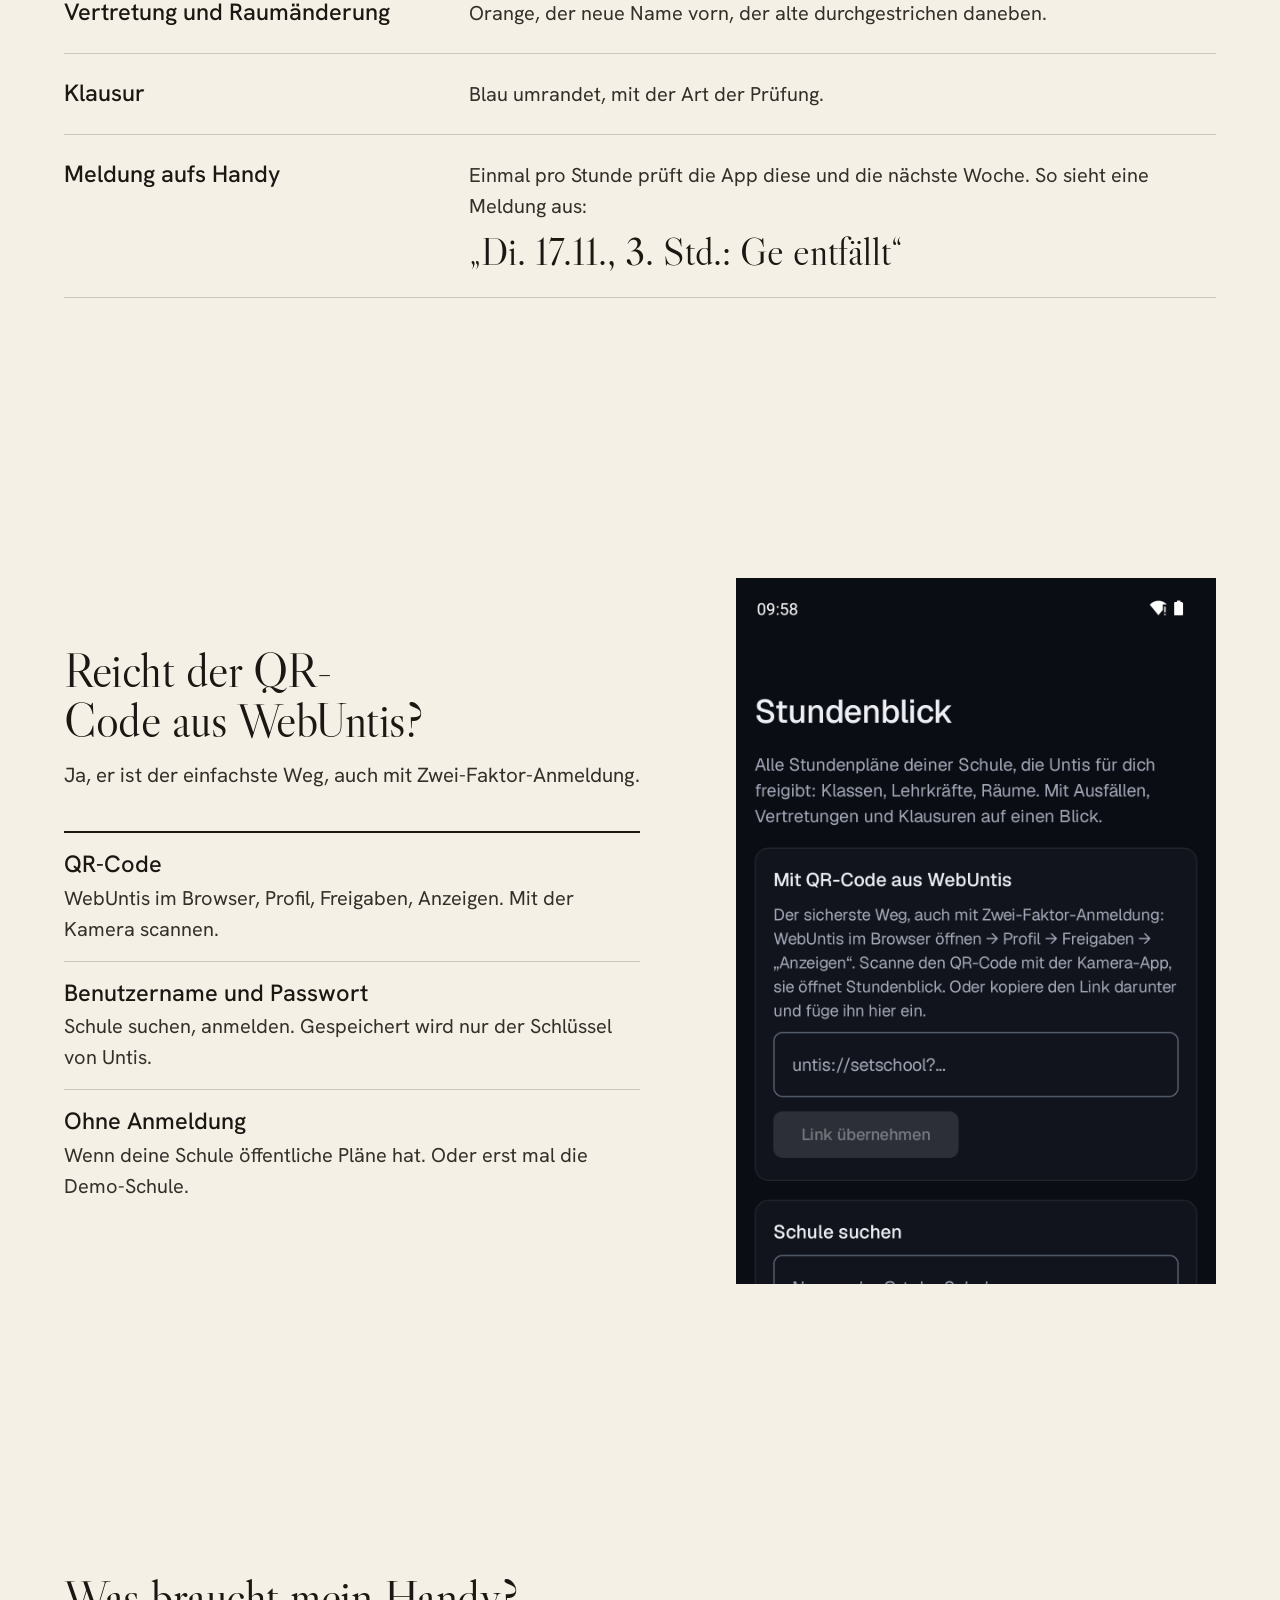
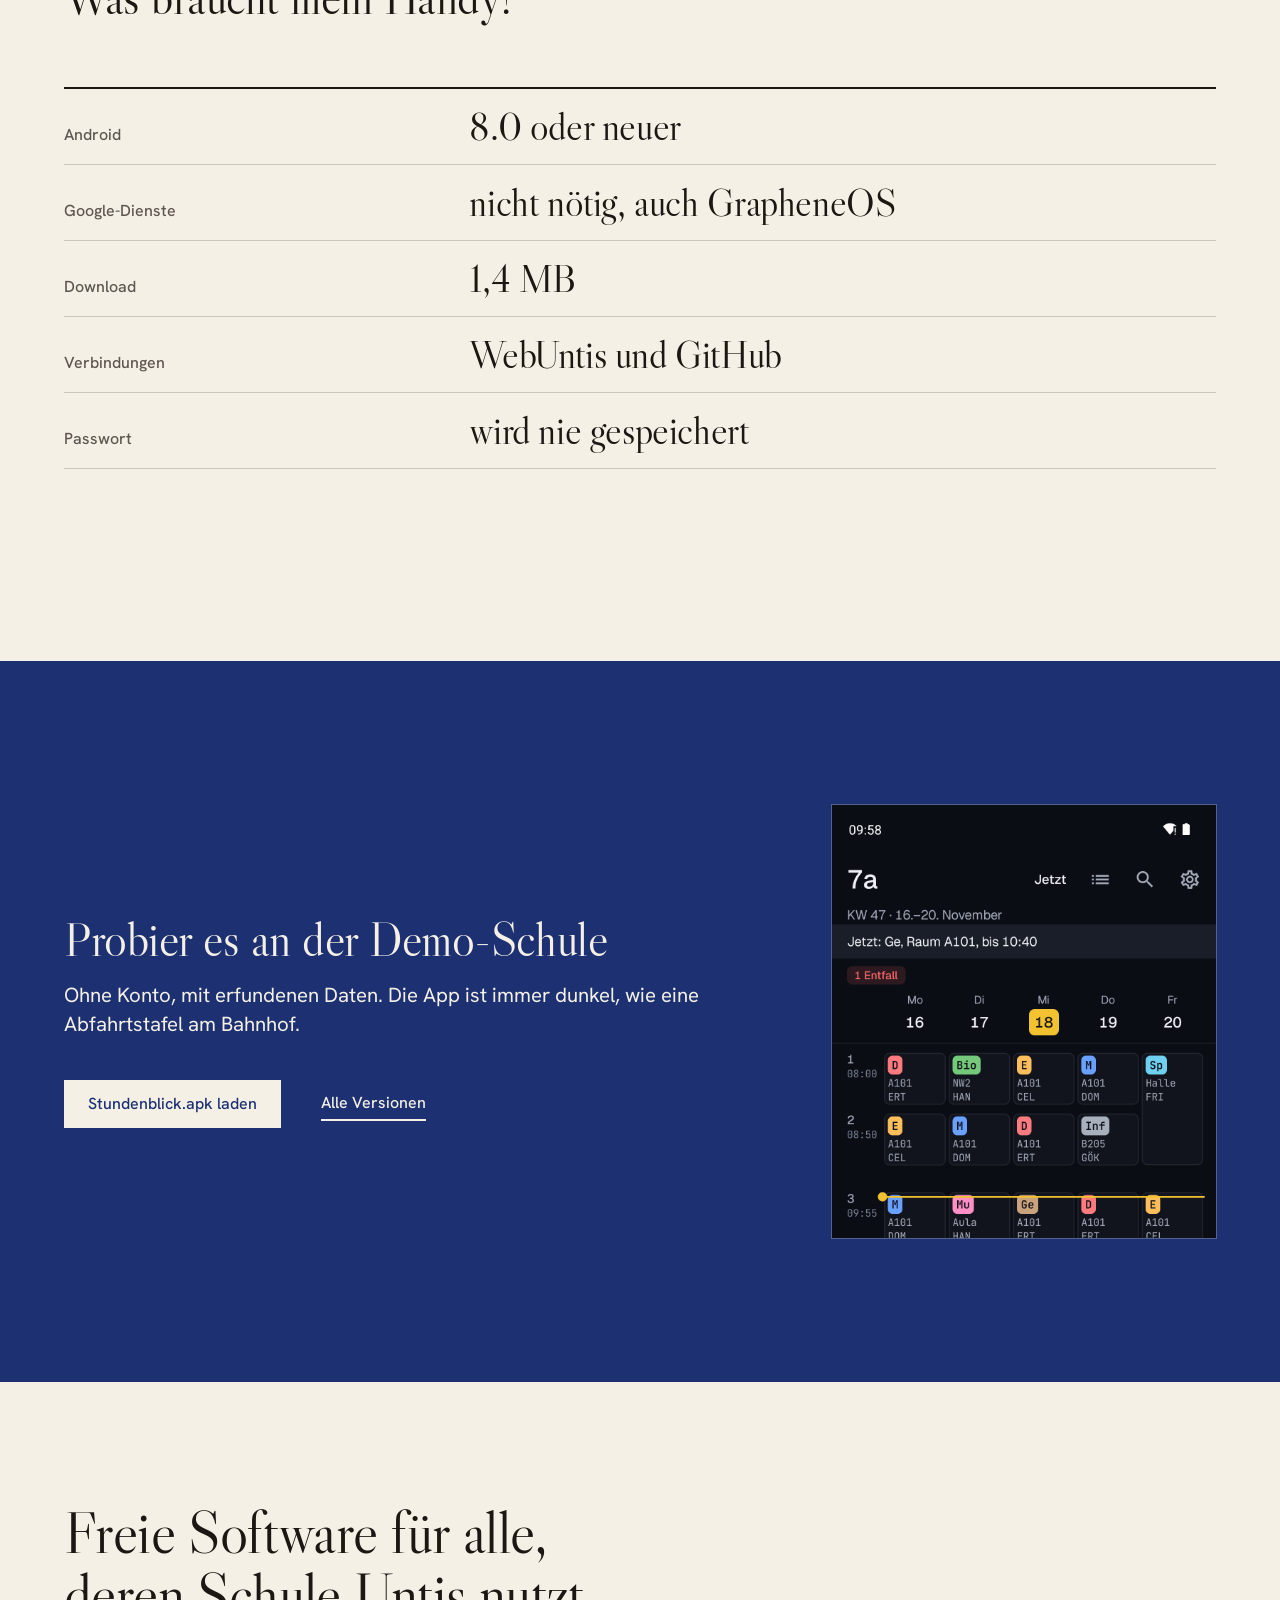
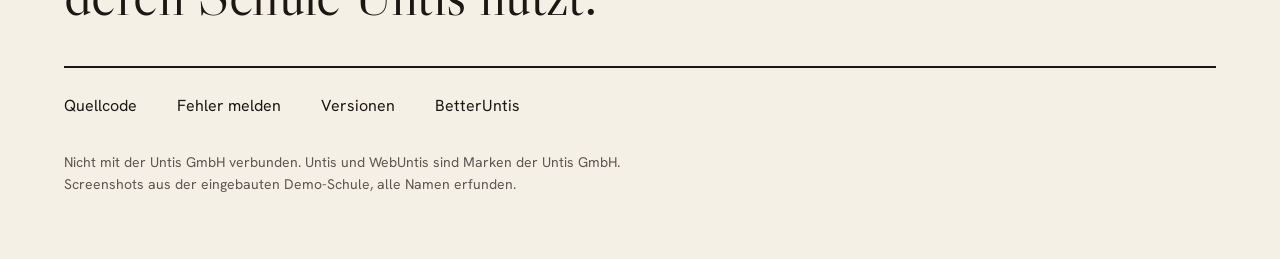
==== commit 3ebd21ea: "v0.16.0: neues dunkles Design (Abfahrt), neue Screenshots Immer dunkel wie eine Abfahrtstafel: Ink-F" ====
--- a/docs/index.html
+++ b/docs/index.html
@@ -48,7 +48,7 @@
     { "@type": "Question", "name": "Was zeigt Stundenblick, das Untis Mobile nicht zeigt?",
       "acceptedAnswer": { "@type": "Answer", "text": "Eine Heute-Seite mit Restminuten und nächster Stunde, die freien Räume der ganzen Schule für jede Stunde, ein Info Center mit Klausuren, Hausaufgaben zum Abhaken, Fehlzeiten und Sprechstunden, und die ganze Woche im Voraus, auch wenn die Schule nur den nächsten Tag freigibt." } },
     { "@type": "Question", "name": "Was passiert, wenn eine Stunde ausfällt?",
-      "acceptedAnswer": { "@type": "Answer", "text": "Entfall ist rot und durchgestrichen, Vertretung und Raumänderung orange mit dem alten Namen daneben, Klausuren blau. Einmal pro Stunde prüft die App diese und die nächste Woche und meldet neue Änderungen." } },
+      "acceptedAnswer": { "@type": "Answer", "text": "Entfall ist rot und durchgestrichen, Vertretung und Raumänderung gelb mit dem alten Namen daneben, Klausuren weiß gerahmt. Einmal pro Stunde prüft die App diese und die nächste Woche und meldet neue Änderungen." } },
     { "@type": "Question", "name": "Reicht der QR-Code aus WebUntis?",
       "acceptedAnswer": { "@type": "Answer", "text": "Ja, der QR-Code aus WebUntis (Profil, Freigaben, Anzeigen) ist der einfachste Weg und klappt auch mit Zwei-Faktor-Anmeldung. Alternativ mit Benutzername und Passwort oder ohne Anmeldung, wenn die Schule öffentliche Pläne hat." } },
     { "@type": "Question", "name": "Was braucht mein Handy?",
@@ -85,7 +85,7 @@
       </div>
       <figure class="shot" style="aspect-ratio: 1080 / 1218" data-slot="hero" data-kind="product" data-alt="Wochenansicht der App mit Entfall, Vertretung und Klausur">
         <img src="bilder/app/week-crop.png" width="1080" height="1218" fetchpriority="high"
-             alt="Wochenansicht der Demo-Schule: Mittwoch markiert, eine rote Jetzt-Linie, Geschichte am Dienstag rot durchgestrichen, Mathe am Mittwoch orange mit Vertretung, Donnerstag orange für eine Raumänderung, Freitag blau umrandet für eine Klausur">
+             alt="Wochenansicht der Demo-Schule: Mittwoch gelb markiert, eine gelbe Jetzt-Linie, Geschichte am Dienstag rot durchgestrichen, Mathe am Mittwoch gelb gerahmt mit Vertretung, Donnerstag gelb für eine Raumänderung, Freitag weiß gerahmt für eine Klausur">
       </figure>
     </div>
   </div>
@@ -146,7 +146,7 @@
         </div>
         <div class="panel" role="tabpanel" id="p-heute" aria-labelledby="t-heute">
           <div><h3>Was jetzt dran ist</h3><p>Die laufende Stunde mit Restminuten, die nächste, Hausaufgaben bis morgen und die nächste Klausur.</p></div>
-          <figure class="shot" style="aspect-ratio: 1080 / 1670" data-slot="heute" data-kind="product" data-alt="Heute-Seite"><img src="bilder/app/heute-crop.png" width="1080" height="1670" loading="lazy" alt="Heute-Seite: Mathematik läuft noch 41 Minuten mit Vertretung, als Nächstes Deutsch, Nachricht der Schule und Hausaufgaben bis morgen"></figure>
+          <figure class="shot" style="aspect-ratio: 1080 / 1670" data-slot="heute" data-kind="product" data-alt="Heute-Seite"><img src="bilder/app/heute-crop.png" width="1080" height="1670" loading="lazy" alt="Heute-Seite: Mathematik läuft noch 41 Minuten mit Vertretung, danach Deutsch und Informatik, Nachricht der Schule und Hausaufgaben bis morgen"></figure>
         </div>
         <div class="panel" role="tabpanel" id="p-raeume" aria-labelledby="t-raeume" hidden>
           <div><h3>Welcher Raum gerade frei ist</h3><p>Aus allen Klassenplänen: die freien Räume jeder Stunde, bis wann sie frei sind und wer wo Unterricht hat.</p></div>
@@ -208,13 +208,13 @@
     <div class="container split">
       <div>
         <h2>Probier es an der Demo-Schule</h2>
-        <p class="answer">Ohne Konto, mit erfundenen Daten. Hell und dunkel, wie dein Handy eingestellt ist.</p>
+        <p class="answer">Ohne Konto, mit erfundenen Daten. Die App ist immer dunkel, wie eine Abfahrtstafel am Bahnhof.</p>
         <div class="actions">
           <a class="btn" href="https://github.com/BrickyStudios/stundenblick/releases/latest/download/Stundenblick.apk">Stundenblick.apk laden</a>
           <a class="link" href="https://github.com/BrickyStudios/stundenblick/releases"><span>Alle Versionen</span></a>
         </div>
       </div>
-      <figure class="shot" style="aspect-ratio: 1080 / 1218" data-slot="dunkel" data-kind="product" data-alt="Wochenansicht im Dunkelmodus"><img src="bilder/app/dark-crop.png" width="1080" height="1218" loading="lazy" alt="Wochenansicht im Dunkelmodus mit Entfall, Vertretung und Klausur"></figure>
+      <figure class="shot" style="aspect-ratio: 1080 / 1218" data-slot="dunkel" data-kind="product" data-alt="Plan einer anderen Klasse"><img src="bilder/app/dark-crop.png" width="1080" height="1218" loading="lazy" alt="Wochenplan der Klasse 7a, darüber die Stunde, die die Klasse gerade hat"></figure>
     </div>
   </section>
 </main>
